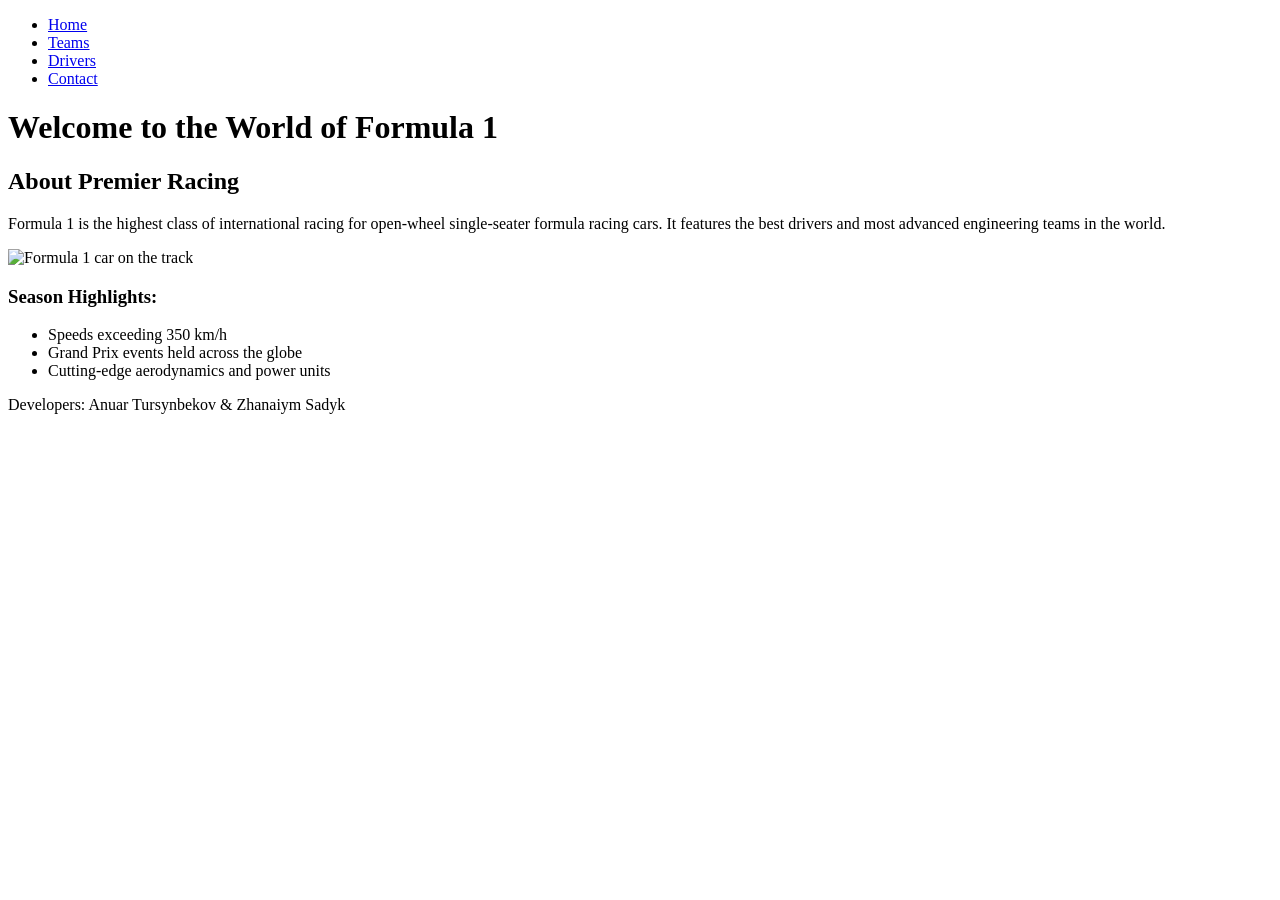
==== index.html @ de3aca84 "Add files via upload" ====
<!DOCTYPE html>
<html lang="en">
<head>
    <meta charset="UTF-8">
    <title>Formula 1 | Home</title>
    <link rel="stylesheet" href="css/style.css">
</head>
<body>

    <nav id="main-nav">
        <ul class="nav-menu">
            <li><a href="index.html">Home</a></li>
            <li><a href="teams.html">Teams</a></li>
            <li><a href="drivers.html">Drivers</a></li>
            <li><a href="contact.html">Contact</a></li>
        </ul>
    </nav>

    <header id="main-header">
        <h1>Welcome to the World of Formula 1</h1>
    </header>

    <main>
        <section>
            <h2>About Premier Racing</h2>
            <p>Formula 1 is the highest class of international racing for open-wheel single-seater formula racing cars. It features the best drivers and most advanced engineering teams in the world.</p>
            
            <div class="content-image">
                <img src="images/car.jpg" alt="Formula 1 car on the track">
            </div>

            <h3>Season Highlights:</h3>
            <ul>
                <li>Speeds exceeding 350 km/h</li>
                <li>Grand Prix events held across the globe</li>
                <li>Cutting-edge aerodynamics and power units</li>
            </ul>
        </section>
    </main>

    <footer>
        <p>Developers: Anuar Tursynbekov & Zhanaiym Sadyk</p>
    </footer>

</body>
</html>
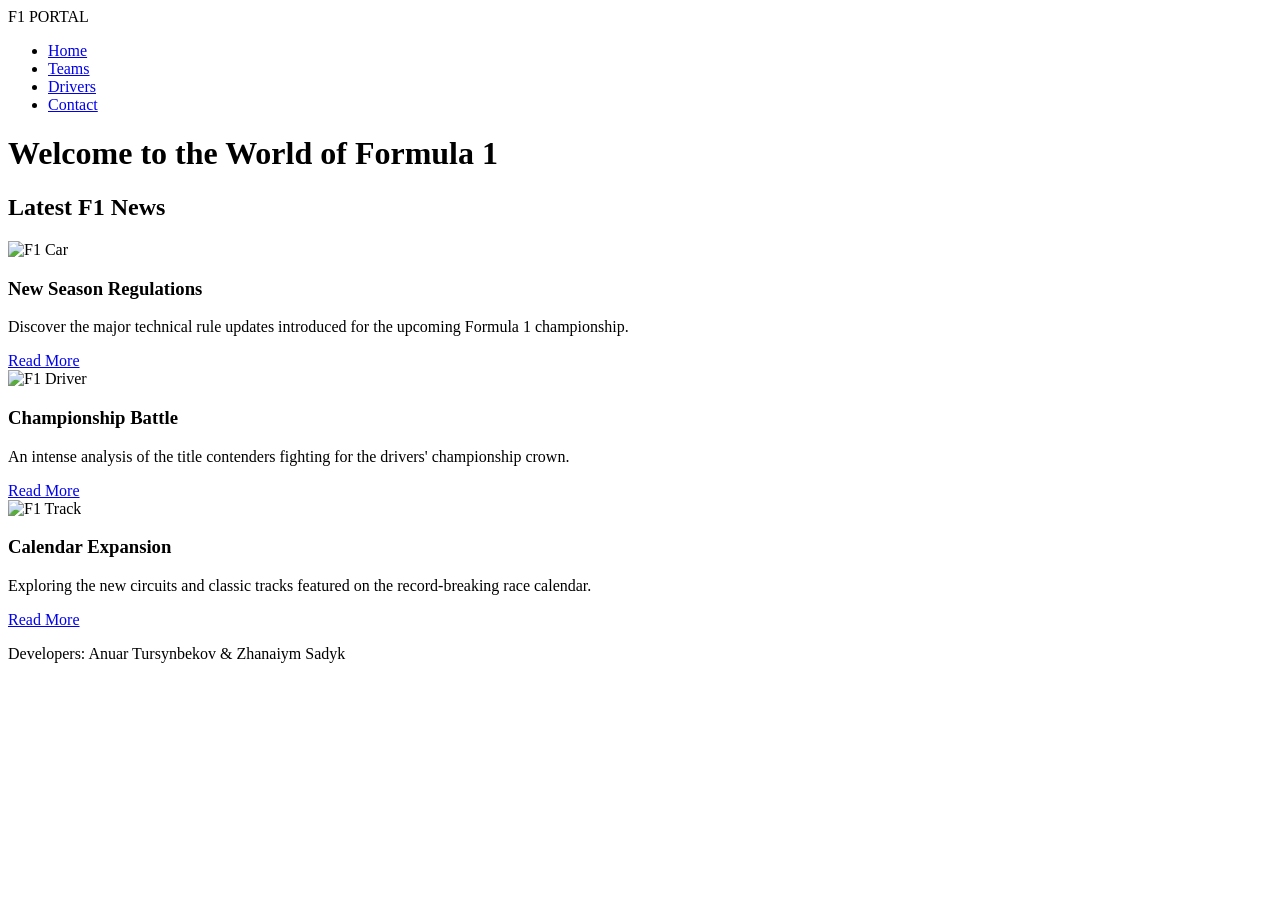
==== commit e736411b: "index.html" ====
--- a/index.html
+++ b/index.html
@@ -8,6 +8,7 @@
 <body>
 
     <nav id="main-nav">
+        <div class="logo">F1 PORTAL</div>
         <ul class="nav-menu">
             <li><a href="index.html">Home</a></li>
             <li><a href="teams.html">Teams</a></li>
@@ -21,21 +22,40 @@
     </header>
 
     <main>
-        <section>
-            <h2>About Premier Racing</h2>
-            <p>Formula 1 is the highest class of international racing for open-wheel single-seater formula racing cars. It features the best drivers and most advanced engineering teams in the world.</p>
-            
-            <div class="content-image">
-                <img src="images/car.jpg" alt="Formula 1 car on the track">
+        
+        <section class="cards-section">
+    <h2>Latest F1 News</h2>
+    <div class="cards-container">
+        
+        <div class="card">
+            <img src="images/car.jpg" alt="F1 Car">
+            <div class="card-content">
+                <h3>New Season Regulations</h3>
+                <p>Discover the major technical rule updates introduced for the upcoming Formula 1 championship.</p>
+                <a href="#" class="card-btn">Read More</a>
             </div>
+        </div>
 
-            <h3>Season Highlights:</h3>
-            <ul>
-                <li>Speeds exceeding 350 km/h</li>
-                <li>Grand Prix events held across the globe</li>
-                <li>Cutting-edge aerodynamics and power units</li>
-            </ul>
-        </section>
+        <div class="card">
+            <img src="images/chpbattle.jpg" alt="F1 Driver">
+            <div class="card-content">
+                <h3>Championship Battle</h3>
+                <p>An intense analysis of the title contenders fighting for the drivers' championship crown.</p>
+                <a href="#" class="card-btn">Read More</a>
+            </div>
+        </div>
+
+        <div class="card">
+            <img src="images/calendar.jpg" alt="F1 Track">
+            <div class="card-content">
+                <h3>Calendar Expansion</h3>
+                <p>Exploring the new circuits and classic tracks featured on the record-breaking race calendar.</p>
+                <a href="#" class="card-btn">Read More</a>
+            </div>
+        </div>
+
+    </div>
+</section>
     </main>
 
     <footer>
@@ -43,4 +63,4 @@
     </footer>
 
 </body>
-</html>+</html>
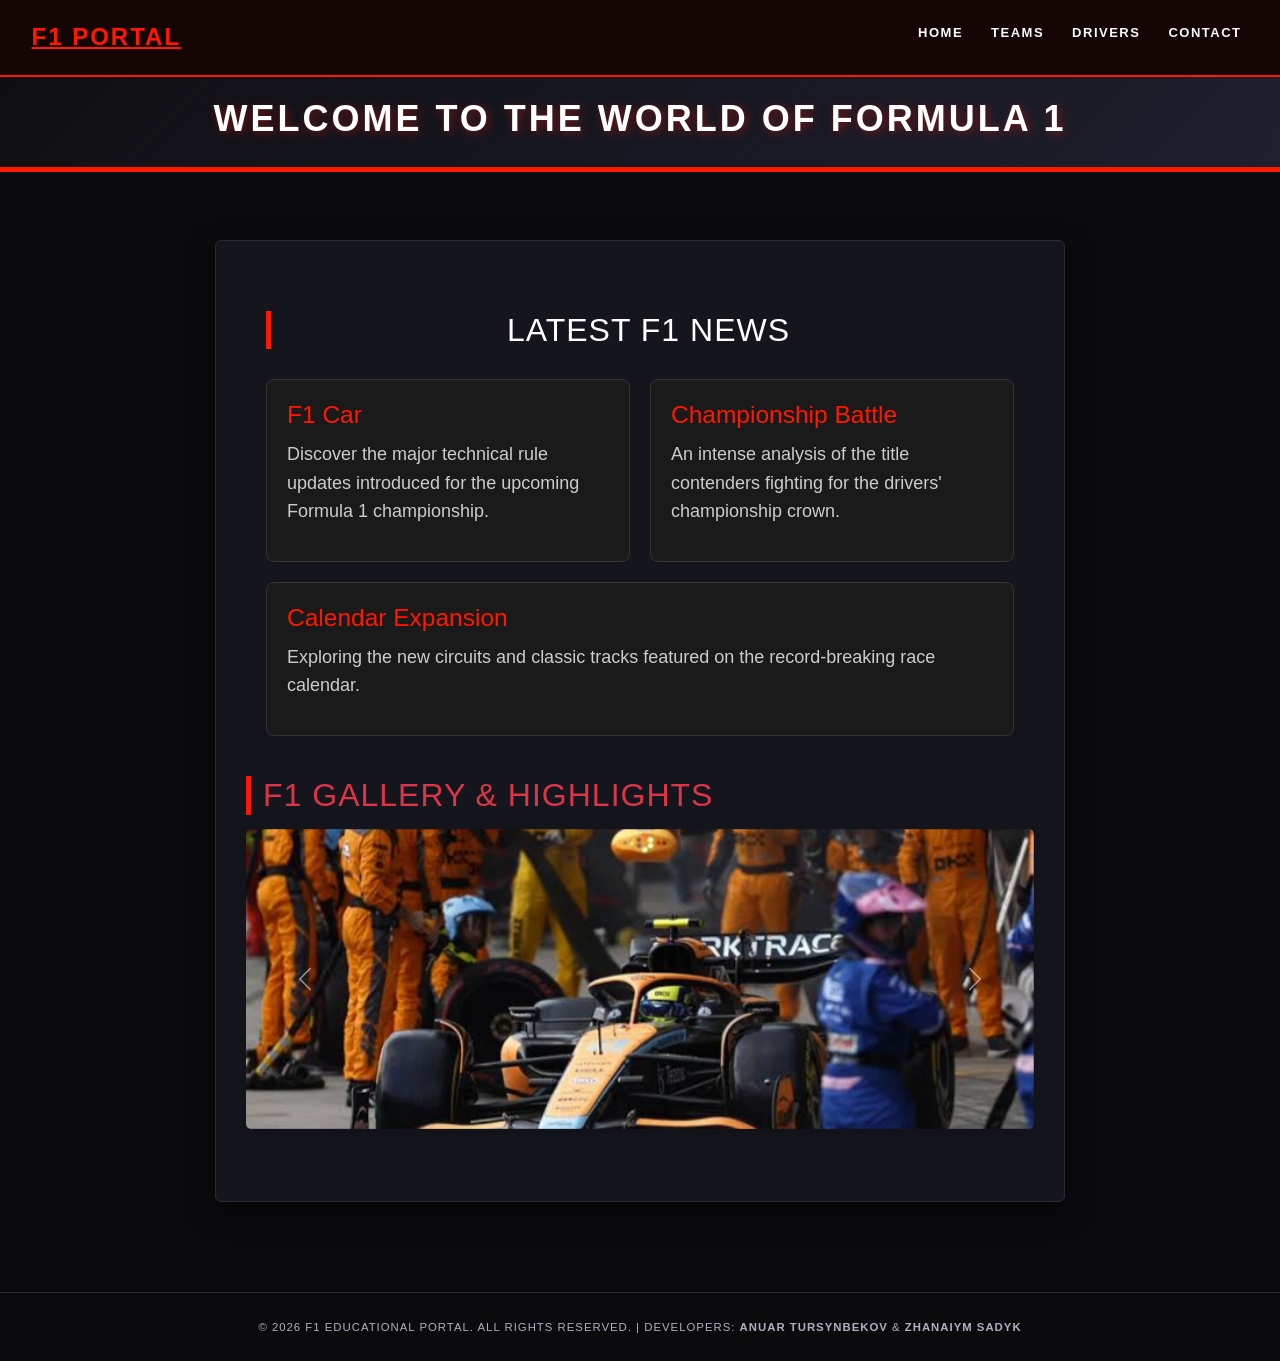
==== commit 14987015: "index.html Updated layout and added Bootstrap for styling." ====
--- a/index.html
+++ b/index.html
@@ -3,64 +3,88 @@
 <head>
     <meta charset="UTF-8">
     <title>Formula 1 | Home</title>
+    <link href="https://cdn.jsdelivr.net/npm/bootstrap@5.3.3/dist/css/bootstrap.min.css" rel="stylesheet" integrity="sha384-QWTKZyjpPEjISv5WaRU9OFeRpok6YctnYmDr5pNlyT2bRjXh0JMhjY6hW+ALEwIH" crossorigin="anonymous">
     <link rel="stylesheet" href="css/style.css">
 </head>
 <body>
-
-    <nav id="main-nav">
-        <div class="logo">F1 PORTAL</div>
-        <ul class="nav-menu">
-            <li><a href="index.html">Home</a></li>
-            <li><a href="teams.html">Teams</a></li>
-            <li><a href="drivers.html">Drivers</a></li>
-            <li><a href="contact.html">Contact</a></li>
-        </ul>
-    </nav>
-
+    <header>
+        <nav id="main-nav" class="navbar navbar-expand-lg navbar-dark px-4">
+            <div class="container-fluid">
+                <a class="logo" href="index.html">F1 PORTAL</a>
+                
+                <button class="navbar-toggler" type="button" data-bs-toggle="collapse" data-bs-target="#navbarNav" aria-controls="navbarNav" aria-expanded="false" aria-label="Toggle navigation">
+                    <span class="navbar-toggler-icon"></span>
+                </button>
+                
+                <div class="collapse navbar-collapse" id="navbarNav">
+                    <ul class="navbar-nav ms-auto gap-3 nav-menu">
+                        <li class="nav-item"><a class="nav-link active text-white" href="index.html">Home</a></li>
+                        <li class="nav-item"><a class="nav-link text-light" href="teams.html">Teams</a></li>
+                        <li class="nav-item"><a class="nav-link text-light" href="drivers.html">Drivers</a></li>
+                        <li class="nav-item"><a class="nav-link text-light" href="contact.html">Contact</a></li>
+                    </ul>
+                </div>
+            </div>
+        </nav>
+    </header>
+    
     <header id="main-header">
         <h1>Welcome to the World of Formula 1</h1>
     </header>
 
     <main>
-        
         <section class="cards-section">
-    <h2>Latest F1 News</h2>
-    <div class="cards-container">
-        
-        <div class="card">
-            <img src="images/car.jpg" alt="F1 Car">
-            <div class="card-content">
-                <h3>New Season Regulations</h3>
-                <p>Discover the major technical rule updates introduced for the upcoming Formula 1 championship.</p>
-                <a href="#" class="card-btn">Read More</a>
+            <h2>Latest F1 News</h2>
+            <div class="custom-card-group">
+                <div class="custom-card">
+                    <h3>F1 Car</h3>
+                    <p>Discover the major technical rule updates introduced for the upcoming Formula 1 championship.</p>
+                </div>
+                <div class="custom-card">
+                    <h3>Championship Battle</h3>
+                    <p>An intense analysis of the title contenders fighting for the drivers' championship crown.</p>
+                </div>
+                <div class="custom-card">
+                    <h3>Calendar Expansion</h3>
+                    <p>Exploring the new circuits and classic tracks featured on the record-breaking race calendar.</p>
+                </div>
             </div>
-        </div>
-
-        <div class="card">
-            <img src="images/chpbattle.jpg" alt="F1 Driver">
-            <div class="card-content">
-                <h3>Championship Battle</h3>
-                <p>An intense analysis of the title contenders fighting for the drivers' championship crown.</p>
-                <a href="#" class="card-btn">Read More</a>
+        </section>
+        <section class="mb-5">
+            <h2 class="text-danger mb-3">F1 Gallery & Highlights</h2>
+            <div id="f1Carousel" class="carousel slide shadow rounded overflow-hidden" data-bs-ride="carousel">
+                <div class="carousel-inner">
+                    <div class="carousel-item active">
+                        <img src="images/pitstop.jpg" class="d-block w-100" alt="Pitstop action">
+                    </div>
+                    <div class="carousel-item">
+                        <img src="images/team.jpg" class="d-block w-100" alt="Team garage">
+                    </div>
+                    <div class="carousel-item">
+                        <img src="images/teamrace.jpg" class="d-block w-100" alt="Team race">
+                    </div>
+                    <div class="carousel-item">
+                        <img src="images/trophy.jpg" class="d-block w-100" alt="Championship trophy">
+                    </div>
+                </div>
+                <button class="carousel-control-prev" type="button" data-bs-target="#f1Carousel" data-bs-slide="prev">
+                    <span class="carousel-control-prev-icon" aria-hidden="true"></span>
+                    <span class="visually-hidden">Previous</span>
+                </button>
+                <button class="carousel-control-next" type="button" data-bs-target="#f1Carousel" data-bs-slide="next">
+                    <span class="carousel-control-next-icon" aria-hidden="true"></span>
+                    <span class="visually-hidden">Next</span>
+                </button>
             </div>
-        </div>
-
-        <div class="card">
-            <img src="images/calendar.jpg" alt="F1 Track">
-            <div class="card-content">
-                <h3>Calendar Expansion</h3>
-                <p>Exploring the new circuits and classic tracks featured on the record-breaking race calendar.</p>
-                <a href="#" class="card-btn">Read More</a>
-            </div>
-        </div>
-
-    </div>
-</section>
+        </section>
     </main>
 
     <footer>
-        <p>Developers: Anuar Tursynbekov & Zhanaiym Sadyk</p>
+        <div class="container">
+            <p class="mb-0 small">&copy; 2026 F1 Educational Portal. All rights reserved. | Developers: <strong>Anuar Tursynbekov</strong> & <strong>Zhanaiym Sadyk</strong></p>
+        </div>
     </footer>
 
+    <script src="https://cdn.jsdelivr.net/npm/bootstrap@5.3.3/dist/js/bootstrap.bundle.min.js" integrity="sha384-YvpcrYf0tY3lHB60NNkmXc5s9fDVZLESaAA55NDzOxhy9GkcIdslK1eN7N6jIeHz" crossorigin="anonymous"></script>
 </body>
 </html>
--- a/css/style.css
+++ b/css/style.css
@@ -0,0 +1,464 @@
+* {
+    margin: 0;
+    padding: 0;
+    box-sizing: border-box;
+}
+
+html, body {
+    height: 100%;
+    margin: 0;
+    display: flex;
+    flex-direction: column;
+    background-color: #0b0b0e !important;
+    color: #e0e0e0 !important;
+    font-family: 'Segoe UI', Tahoma, Geneva, Verdana, sans-serif;
+    font-size: 14px;
+    line-height: 1.6;
+}
+
+main {
+    flex: 1;
+    max-width: 850px;
+    margin: 40px auto;
+    padding: 30px;
+    background: #15151e;
+    border-radius: 6px;
+    border: 1px solid   #2a2a3d;
+    box-shadow: 0 10px 30px rgba(0, 0, 0, 0.5);
+    width: 100%;
+}
+
+h1 {
+    font-size: 24px;
+    letter-spacing: 3px;
+    text-transform: uppercase;
+    font-weight: 900;
+    color: #ffffff;
+}
+
+h2 {
+    font-size: 20px;
+    color: #ffffff;
+    text-transform: uppercase;
+    letter-spacing: 1px;
+    margin-bottom: 20px;
+    border-left: 5px solid #ff1801;
+    padding-left: 12px;
+}
+
+p, ul, ol {
+    margin-bottom: 15px;
+    color: #b0b0c0;
+}
+
+ul, ol {
+    padding-left: 20px;
+}
+
+ul li, ol li {
+    margin-bottom: 8px;
+}
+
+#main-nav {
+    display: flex;
+    justify-content: space-between;
+    align-items: center;
+    padding: 15px 40px;
+    background-color: #150505 !important;
+    border-bottom: 2px solid #ff1801;
+    position: sticky;
+    top: 0;
+    z-index: 100;
+}
+
+.logo {
+    font-size: 24px;
+    font-weight: 900;
+    color: #ff1801;
+    letter-spacing: 2px;
+}
+
+.nav-menu {
+    display: flex;
+    list-style: none;
+    gap: 25px;
+    margin: 0;
+    padding: 0;
+    justify-content: center;
+}
+
+.nav-menu li {
+    text-align: center;
+}
+
+.nav-menu a {
+    display: block;
+    color: #ffffff;
+    text-decoration: none;
+    font-weight: 600;
+    text-transform: uppercase;
+    font-size: 13px;
+    letter-spacing: 1.5px;
+    padding: 8px 10px;
+    transition: color 0.3s;
+}
+
+.nav-menu a:hover {
+    color: #ff1801;
+}
+
+#main-header {
+    background: linear-gradient(135deg, #0f0f13 0%, #1f1f2e 100%);
+    border-bottom: 5px solid #ff1801;
+    color: white;
+    text-align: center;
+    padding: 20px 0 !important;
+    margin-bottom: 2rem;
+}
+
+#main-header h1 {
+    font-size: 36px;
+    color: #ffffff;
+    text-shadow: 2px 2px 10px rgba(255, 24, 1, 0.4);
+}
+
+.cards-section {
+    padding: 40px 20px;
+}
+
+.cards-section h2 {
+    text-align: center;
+    margin-bottom: 30px;
+    color: #ffffff;
+}
+
+.cards-container {
+    display: flex;
+    gap: 25px;
+    justify-content: center;
+}
+
+.card {
+    background-color: #1a1a1a !important;
+    border: 1px solid #333 !important;
+    border-radius: 8px;
+    overflow: hidden;
+    flex: 1;
+    display: flex;
+    flex-direction: column;
+    justify-content: space-between;
+    transition: transform 0.3s ease, box-shadow 0.3s ease;
+}
+
+.card img {
+    width: 100%;
+    height: 180px;
+    object-fit: cover;
+}
+
+.card-content {
+    padding: 20px;
+    display: flex;
+    flex-direction: column;
+    flex-grow: 1;
+    justify-content: space-between;
+}
+
+.card h3 {
+    margin-bottom: 10px;
+    color: #ff1801;
+    text-transform: uppercase;
+    font-size: 16px;
+}
+
+.card p {
+    color: #b0b0b0;
+    font-size: 14px;
+    margin-bottom: 20px;
+}
+
+.card-btn {
+    display: inline-block;
+    padding: 10px 15px;
+    background-color: #ff1801;
+    color: #fff;
+    text-align: center;
+    text-decoration: none;
+    border-radius: 4px;
+    font-weight: bold;
+    transition: background 0.2s;
+}
+
+.card-btn:hover {
+    background-color: #d01300;
+}
+
+.card:hover {
+    transform: translateY(-8px);
+    box-shadow: 0 10px 20px rgba(255, 24, 1, 0.2);
+}
+
+.grid-page-container {
+    display: grid;
+    grid-template-columns: 250px 1fr;
+    gap: 30px;
+    padding: 30px 40px;
+    align-items: start;
+}
+
+.sidebar {
+    background-color: #1a1a1a;
+    border: 1px solid #333;
+    border-radius: 8px;
+    padding: 20px;
+}
+
+.sidebar h3 {
+    color: #ff1801;
+    margin-bottom: 15px;
+    font-size: 18px;
+}
+
+.sidebar ul {
+    list-style: none;
+    padding: 0;
+}
+
+.sidebar ul li {
+    margin-bottom: 10px;
+}
+
+.sidebar ul li a {
+    color: #b0b0b0;
+    text-decoration: none;
+    transition: color 0.2s;
+}
+
+.sidebar ul li a:hover {
+    color: #ffffff;
+}
+
+.main-content {
+    background-color: #1a1a1a;
+    border: 1px solid #333;
+    border-radius: 8px;
+    padding: 20px;
+}
+
+.f1-table {
+    width: 100%;
+    border-collapse: collapse;
+    margin-top: 15px;
+    background-color: #0f0f13;
+    border-radius: 4px;
+    overflow: hidden;
+}
+
+.f1-table th, .f1-table td {
+    padding: 14px 15px;
+    text-align: left;
+    border-bottom: 1px solid #2a2a3d;
+}
+
+.f1-table th {
+    background-color: #ff1801;
+    color: #ffffff;
+    text-transform: uppercase;
+    font-size: 13px;
+    letter-spacing: 1px;
+}
+
+.f1-table td {
+    color: #e0e0e0;
+}
+
+.f1-table tr:hover {
+    background-color: #1f1f2e;
+}
+
+form label, .form-label {
+    display: block;
+    margin-bottom: 8px;
+    font-weight: bold;
+    color: #ffffff !important;
+    text-transform: uppercase;
+    font-size: 12px;
+    letter-spacing: 1px;
+}
+
+form input, form select, form textarea {
+    width: 100%;
+    padding: 12px;
+    margin-bottom: 20px;
+    background-color: #0b0b0e;
+    border: 1px solid #2a2a3d;
+    border-radius: 4px;
+    color: #ffffff;
+    font-size: 14px;
+}
+
+form input:focus, form select:focus, form textarea:focus {
+    outline: none;
+    border-color: #ff1801;
+    box-shadow: 0 0 8px rgba(255, 24, 1, 0.3);
+}
+
+form button[type="submit"] {
+    background-color: #ff1801;
+    color: white;
+    padding: 14px 25px;
+    border: none;
+    border-radius: 4px;
+    cursor: pointer;
+    font-weight: 900;
+    text-transform: uppercase;
+    letter-spacing: 2px;
+    width: 100%;
+    transition: background 0.3s, transform 0.1s;
+}
+
+form button[type="submit"]:hover {
+    background-color: #d01300;
+}
+
+form button[type="submit"]:active {
+    transform: scale(0.98);
+}
+
+.gallery-section {
+    padding: 40px 20px;
+}
+
+.gallery-section h2 {
+    text-align: center;
+    margin-bottom: 25px;
+    color: #ffffff;
+}
+
+.gallery-container {
+    display: grid;
+    grid-template-columns: repeat(3, 1fr);
+    gap: 20px;
+}
+
+.gallery-item {
+    position: relative;
+    overflow: hidden;
+    border-radius: 8px;
+    height: 220px;
+    background-color: #1a1a1a;
+}
+
+.gallery-item img {
+    width: 100%;
+    height: 100%;
+    object-fit: cover;
+    transition: transform 0.4s ease;
+}
+
+.gallery-item:hover img {
+    transform: scale(1.1);
+}
+
+.gallery-item .caption {
+    position: absolute;
+    bottom: 0;
+    left: 0;
+    right: 0;
+    background: rgba(255, 24, 1, 0.85);
+    color: #ffffff;
+    padding: 10px;
+    text-align: center;
+    font-weight: bold;
+    font-size: 14px;
+    transform: translateY(100%);
+    transition: transform 0.3s ease;
+}
+
+.gallery-item:hover .caption {
+    transform: translateY(0);
+}
+
+.carousel-item img {
+    max-height: 300px !important;
+    object-fit: cover;
+}
+
+.custom-card-group {
+    display: flex;
+    flex-direction: column;
+    gap: 20px;
+    margin-top: 20px;
+}
+
+.custom-card {
+    background: #1a1a1a;
+    border: 1px solid #333;
+    padding: 20px;
+    border-radius: 8px;
+    flex: 1;
+    color: #ffffff;
+}
+
+.custom-card h3 {
+    color: #ff1801;
+    margin-bottom: 10px;
+}
+
+.custom-card p {
+    color: #cccccc;
+}
+
+footer {
+    text-align: center;
+    padding: 25px;
+    background-color: #0b0b0e !important;
+    border-top: 1px solid #2a2a3d;
+    color: #707085;
+    font-size: 13px;
+    margin-top: 50px;
+    text-transform: uppercase;
+    letter-spacing: 1px;
+}
+
+@media (min-width: 768px) {
+    body {
+        font-size: 16px;
+    }
+    
+    h1 {
+        font-size: 32px;
+    }
+
+    h2 {
+        font-size: 26px;
+    }
+
+    .custom-card-group {
+        flex-direction: row;
+        flex-wrap: wrap;
+    }
+    
+    .custom-card {
+        flex: 1 1 calc(50% - 20px);
+        min-width: 280px;
+    }
+}
+
+@media (min-width: 992px) {
+    body {
+        font-size: 18px;
+    }
+    
+    h1 {
+        font-size: 40px;
+    }
+
+    h2 {
+        font-size: 32px;
+    }
+
+    .custom-card {
+        flex: 1 1 calc(33.333% - 20px);
+    }
+}
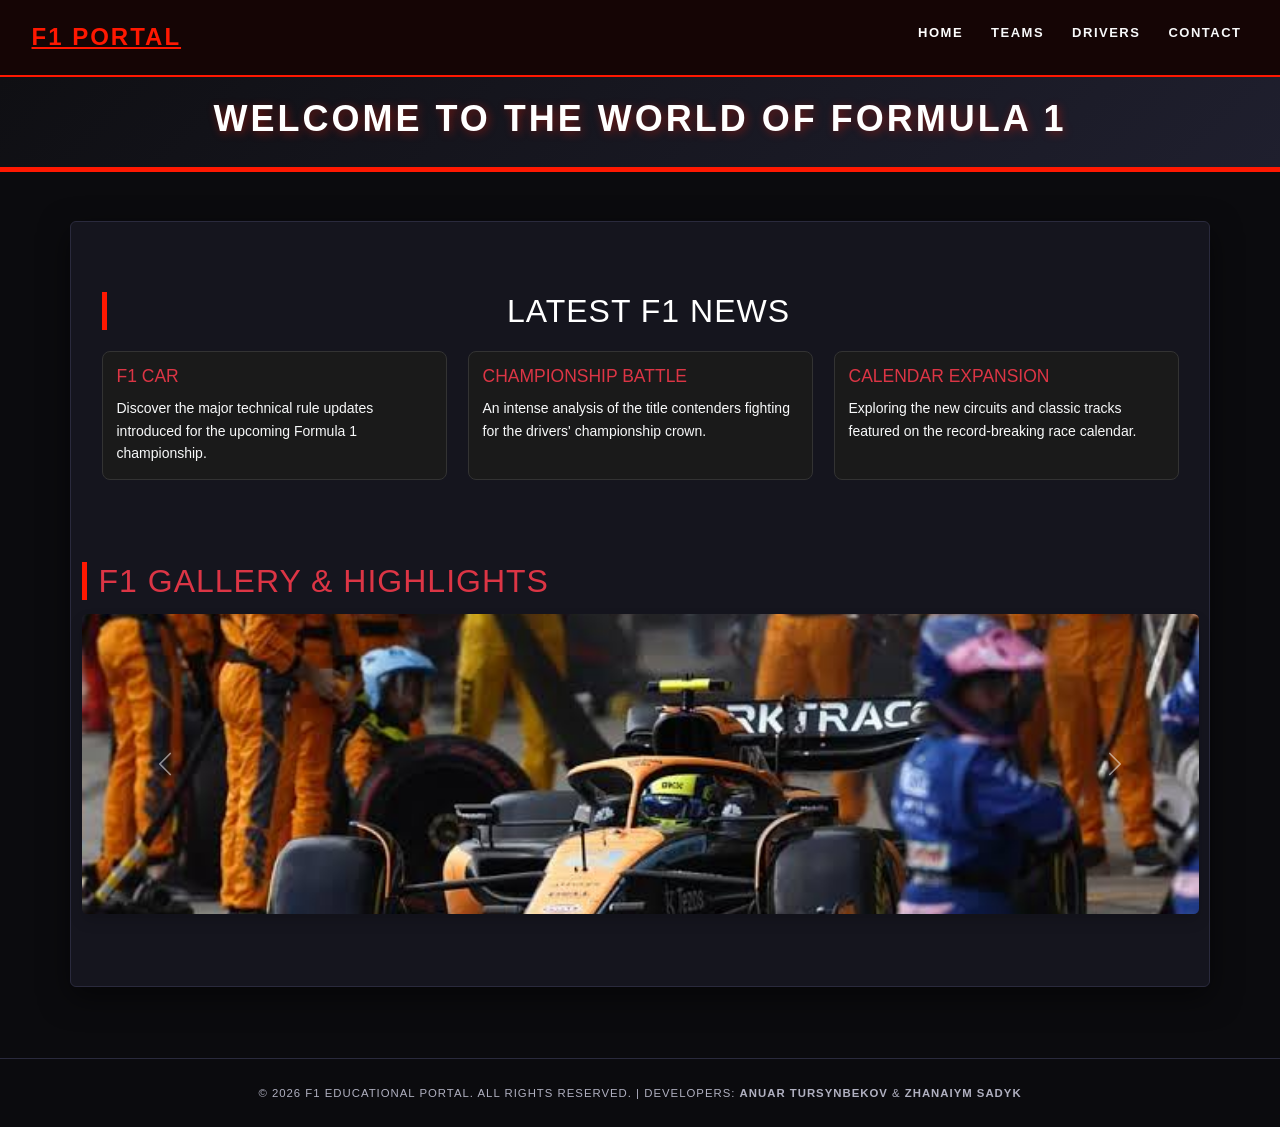
==== commit f3bf42ac: "Update index.html" ====
--- a/index.html
+++ b/index.html
@@ -11,11 +11,9 @@
         <nav id="main-nav" class="navbar navbar-expand-lg navbar-dark px-4">
             <div class="container-fluid">
                 <a class="logo" href="index.html">F1 PORTAL</a>
-                
                 <button class="navbar-toggler" type="button" data-bs-toggle="collapse" data-bs-target="#navbarNav" aria-controls="navbarNav" aria-expanded="false" aria-label="Toggle navigation">
                     <span class="navbar-toggler-icon"></span>
                 </button>
-                
                 <div class="collapse navbar-collapse" id="navbarNav">
                     <ul class="navbar-nav ms-auto gap-3 nav-menu">
                         <li class="nav-item"><a class="nav-link active text-white" href="index.html">Home</a></li>
@@ -32,24 +30,37 @@
         <h1>Welcome to the World of Formula 1</h1>
     </header>
 
-    <main>
-        <section class="cards-section">
-            <h2>Latest F1 News</h2>
-            <div class="custom-card-group">
-                <div class="custom-card">
-                    <h3>F1 Car</h3>
-                    <p>Discover the major technical rule updates introduced for the upcoming Formula 1 championship.</p>
+    <main class="container my-4">
+        <section class="cards-section mb-5">
+            <h2 class="text-center mb-4 text-white">Latest F1 News</h2>
+            <div class="row g-4">
+                <div class="col-md-4">
+                    <div class="card h-100 bg-dark text-light border-secondary">
+                        <div class="card-body">
+                            <h3 class="card-title text-danger fs-5">F1 Car</h3>
+                            <p class="card-text text-light">Discover the major technical rule updates introduced for the upcoming Formula 1 championship.</p>
+                        </div>
+                    </div>
                 </div>
-                <div class="custom-card">
-                    <h3>Championship Battle</h3>
-                    <p>An intense analysis of the title contenders fighting for the drivers' championship crown.</p>
+                <div class="col-md-4">
+                    <div class="card h-100 bg-dark text-light border-secondary">
+                        <div class="card-body">
+                            <h3 class="card-title text-danger fs-5">Championship Battle</h3>
+                            <p class="card-text text-light">An intense analysis of the title contenders fighting for the drivers' championship crown.</p>
+                        </div>
+                    </div>
                 </div>
-                <div class="custom-card">
-                    <h3>Calendar Expansion</h3>
-                    <p>Exploring the new circuits and classic tracks featured on the record-breaking race calendar.</p>
+                <div class="col-md-4">
+                    <div class="card h-100 bg-dark text-light border-secondary">
+                        <div class="card-body">
+                            <h3 class="card-title text-danger fs-5">Calendar Expansion</h3>
+                            <p class="card-text text-light">Exploring the new circuits and classic tracks featured on the record-breaking race calendar.</p>
+                        </div>
+                    </div>
                 </div>
             </div>
         </section>
+
         <section class="mb-5">
             <h2 class="text-danger mb-3">F1 Gallery & Highlights</h2>
             <div id="f1Carousel" class="carousel slide shadow rounded overflow-hidden" data-bs-ride="carousel">
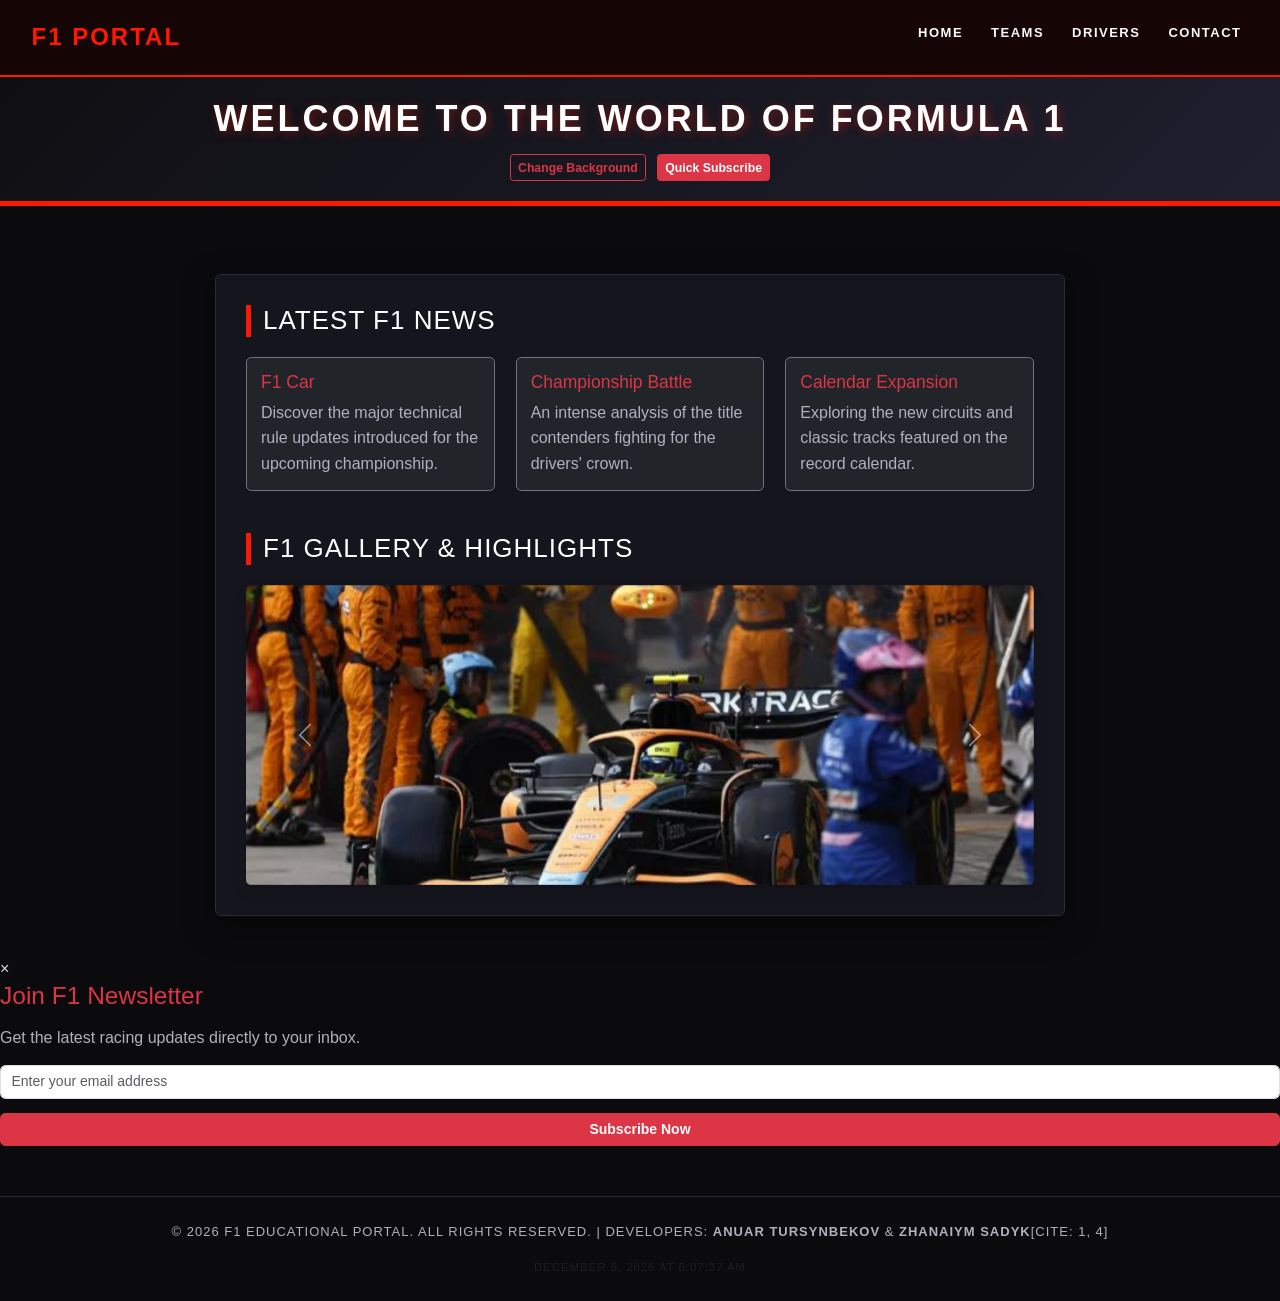
==== commit b432bef8: "Update index.html" ====
--- a/index.html
+++ b/index.html
@@ -7,95 +7,100 @@
     <link rel="stylesheet" href="css/style.css">
 </head>
 <body>
-    <header>
-        <nav id="main-nav" class="navbar navbar-expand-lg navbar-dark px-4">
-            <div class="container-fluid">
-                <a class="logo" href="index.html">F1 PORTAL</a>
-                <button class="navbar-toggler" type="button" data-bs-toggle="collapse" data-bs-target="#navbarNav" aria-controls="navbarNav" aria-expanded="false" aria-label="Toggle navigation">
-                    <span class="navbar-toggler-icon"></span>
-                </button>
-                <div class="collapse navbar-collapse" id="navbarNav">
-                    <ul class="navbar-nav ms-auto gap-3 nav-menu">
-                        <li class="nav-item"><a class="nav-link active text-white" href="index.html">Home</a></li>
-                        <li class="nav-item"><a class="nav-link text-light" href="teams.html">Teams</a></li>
-                        <li class="nav-item"><a class="nav-link text-light" href="drivers.html">Drivers</a></li>
-                        <li class="nav-item"><a class="nav-link text-light" href="contact.html">Contact</a></li>
-                    </ul>
+<header>
+    <nav id="main-nav" class="navbar navbar-expand-lg navbar-dark px-4">
+        <div class="container-fluid">
+            <a class="logo" href="index.html">F1 PORTAL</a>
+            <button class="navbar-toggler" type="button" data-bs-toggle="collapse" data-bs-target="#navbarNav" aria-controls="navbarNav" aria-expanded="false" aria-label="Toggle navigation">
+                <span class="navbar-toggler-icon"></span>
+            </button>
+            <div class="collapse navbar-collapse" id="navbarNav">
+                <ul class="navbar-nav ms-auto gap-3 nav-menu">
+                    <li class="nav-item"><a class="nav-link active text-white" href="index.html">Home</a></li>
+                    <li class="nav-item"><a class="nav-link text-light" href="teams.html">Teams</a></li>
+                    <li class="nav-item"><a class="nav-link text-light" href="drivers.html">Drivers</a></li>
+                    <li class="nav-item"><a class="nav-link text-light" href="contact.html">Contact</a></li>
+                </ul>
+            </div>
+        </div>
+    </nav>
+</header>
+
+<header id="main-header">
+    <h1>Welcome to the World of Formula 1</h1>
+    <div class="mt-3">
+        <button id="color-change-btn" class="btn btn-outline-danger btn-sm fw-bold">Change Background</button>
+        <button id="open-popup-btn" class="btn btn-danger btn-sm fw-bold ms-2">Quick Subscribe</button>
+    </div>
+</header>
+
+<main>
+    <section class="cards-section mb-5">
+        <h2>Latest F1 News</h2>
+        <div class="row g-4">
+            <div class="col-md-4">
+                <div class="card h-100 bg-dark text-light border-secondary p-3">
+                    <h3 class="card-title text-danger fs-5">F1 Car</h3>
+                    <p class="card-text">Discover the major technical rule updates introduced for the upcoming championship.</p>
                 </div>
             </div>
-        </nav>
-    </header>
-    
-    <header id="main-header">
-        <h1>Welcome to the World of Formula 1</h1>
-    </header>
-
-    <main class="container my-4">
-        <section class="cards-section mb-5">
-            <h2 class="text-center mb-4 text-white">Latest F1 News</h2>
-            <div class="row g-4">
-                <div class="col-md-4">
-                    <div class="card h-100 bg-dark text-light border-secondary">
-                        <div class="card-body">
-                            <h3 class="card-title text-danger fs-5">F1 Car</h3>
-                            <p class="card-text text-light">Discover the major technical rule updates introduced for the upcoming Formula 1 championship.</p>
-                        </div>
-                    </div>
-                </div>
-                <div class="col-md-4">
-                    <div class="card h-100 bg-dark text-light border-secondary">
-                        <div class="card-body">
-                            <h3 class="card-title text-danger fs-5">Championship Battle</h3>
-                            <p class="card-text text-light">An intense analysis of the title contenders fighting for the drivers' championship crown.</p>
-                        </div>
-                    </div>
-                </div>
-                <div class="col-md-4">
-                    <div class="card h-100 bg-dark text-light border-secondary">
-                        <div class="card-body">
-                            <h3 class="card-title text-danger fs-5">Calendar Expansion</h3>
-                            <p class="card-text text-light">Exploring the new circuits and classic tracks featured on the record-breaking race calendar.</p>
-                        </div>
-                    </div>
+            <div class="col-md-4">
+                <div class="card h-100 bg-dark text-light border-secondary p-3">
+                    <h3 class="card-title text-danger fs-5">Championship Battle</h3>
+                    <p class="card-text">An intense analysis of the title contenders fighting for the drivers' crown.</p>
                 </div>
             </div>
-        </section>
+            <div class="col-md-4">
+                <div class="card h-100 bg-dark text-light border-secondary p-3">
+                    <h3 class="card-title text-danger fs-5">Calendar Expansion</h3>
+                    <p class="card-text">Exploring the new circuits and classic tracks featured on the record calendar.</p>
+                </div>
+            </div>
+        </div>
+    </section>
 
-        <section class="mb-5">
-            <h2 class="text-danger mb-3">F1 Gallery & Highlights</h2>
-            <div id="f1Carousel" class="carousel slide shadow rounded overflow-hidden" data-bs-ride="carousel">
-                <div class="carousel-inner">
-                    <div class="carousel-item active">
-                        <img src="images/pitstop.jpg" class="d-block w-100" alt="Pitstop action">
-                    </div>
-                    <div class="carousel-item">
-                        <img src="images/team.jpg" class="d-block w-100" alt="Team garage">
-                    </div>
-                    <div class="carousel-item">
-                        <img src="images/teamrace.jpg" class="d-block w-100" alt="Team race">
-                    </div>
-                    <div class="carousel-item">
-                        <img src="images/trophy.jpg" class="d-block w-100" alt="Championship trophy">
-                    </div>
+    <section>
+        <h2>F1 Gallery & Highlights</h2>
+        <div id="f1Carousel" class="carousel slide shadow rounded overflow-hidden" data-bs-ride="carousel">
+            <div class="carousel-inner">
+                <div class="carousel-item active">
+                    <img src="images/pitstop.jpg" onerror="this.src='https://images.unsplash.com/photo-1568605117036-5fe5e7bab0b7?auto=format&fit=crop&w=1200&q=80'" class="d-block w-100" alt="Pitstop action">
                 </div>
-                <button class="carousel-control-prev" type="button" data-bs-target="#f1Carousel" data-bs-slide="prev">
-                    <span class="carousel-control-prev-icon" aria-hidden="true"></span>
-                    <span class="visually-hidden">Previous</span>
-                </button>
-                <button class="carousel-control-next" type="button" data-bs-target="#f1Carousel" data-bs-slide="next">
-                    <span class="carousel-control-next-icon" aria-hidden="true"></span>
-                    <span class="visually-hidden">Next</span>
-                </button>
+                <div class="carousel-item">
+                    <img src="images/monaco.jpg" onerror="this.src='https://images.unsplash.com/photo-1511919884226-fd3cad34687c?auto=format&fit=crop&w=1200&q=80'" class="d-block w-100" alt="Monaco GP">
+                </div>
+                <div class="carousel-item">
+                    <img src="images/trophy.jpg" onerror="this.src='https://images.unsplash.com/photo-1533107862482-0e6974b06ec4?auto=format&fit=crop&w=1200&q=80'" class="d-block w-100" alt="Championship trophy">
+                </div>
             </div>
-        </section>
-    </main>
+            <button class="carousel-control-prev" type="button" data-bs-target="#f1Carousel" data-bs-slide="prev">
+                <span class="carousel-control-prev-icon" aria-hidden="true"></span>
+                <span class="visually-hidden">Previous</span>
+            </button>
+            <button class="carousel-control-next" type="button" data-bs-target="#f1Carousel" data-bs-slide="next">
+                <span class="carousel-control-next-icon" aria-hidden="true"></span>
+                <span class="visually-hidden">Next</span>
+            </button>
+        </div>
+    </section>
+</main>
 
-    <footer>
-        <div class="container">
-            <p class="mb-0 small">&copy; 2026 F1 Educational Portal. All rights reserved. | Developers: <strong>Anuar Tursynbekov</strong> & <strong>Zhanaiym Sadyk</strong></p>
-        </div>
-    </footer>
+<div id="popup-modal" class="popup-overlay">
+    <div class="popup-content">
+        <span id="close-popup-btn" class="close-btn">&times;</span>
+        <h3 class="text-danger mb-3">Join F1 Newsletter</h3>
+        <p>Get the latest racing updates directly to your inbox.</p>
+        <input type="email" placeholder="Enter your email address" class="form-control mb-3">
+        <button class="btn btn-danger w-100 fw-bold">Subscribe Now</button>
+    </div>
+</div>
 
-    <script src="https://cdn.jsdelivr.net/npm/bootstrap@5.3.3/dist/js/bootstrap.bundle.min.js" integrity="sha384-YvpcrYf0tY3lHB60NNkmXc5s9fDVZLESaAA55NDzOxhy9GkcIdslK1eN7N6jIeHz" crossorigin="anonymous"></script>
+<footer>
+    <p>&copy; 2026 F1 Educational Portal. All rights reserved. | Developers: <strong>Anuar Tursynbekov</strong> & <strong>Zhanaiym Sadyk</strong>[cite: 1, 4]</p>
+    <p id="live-clock" class="text-muted small mt-1 mb-0"></p>
+</footer>
+
+<script src="https://cdn.jsdelivr.net/npm/bootstrap@5.3.3/dist/js/bootstrap.bundle.min.js" integrity="sha384-YvpcrYf0tY3lHB60NNkmXc5s9fDVZLESaAA55NDzOxhy9GkcIdslK1eN7N6jIeHz" crossorigin="anonymous"></script>
+<script src="js/script.js"></script>
 </body>
 </html>
--- a/css/style.css
+++ b/css/style.css
@@ -23,7 +23,7 @@
     padding: 30px;
     background: #15151e;
     border-radius: 6px;
-    border: 1px solid   #2a2a3d;
+    border: 1px solid #2a2a3d;
     box-shadow: 0 10px 30px rgba(0, 0, 0, 0.5);
     width: 100%;
 }
@@ -76,6 +76,7 @@
     font-weight: 900;
     color: #ff1801;
     letter-spacing: 2px;
+    text-decoration: none;
 }
 
 .nav-menu {
@@ -122,88 +123,14 @@
     text-shadow: 2px 2px 10px rgba(255, 24, 1, 0.4);
 }
 
-.cards-section {
-    padding: 40px 20px;
-}
-
-.cards-section h2 {
-    text-align: center;
-    margin-bottom: 30px;
-    color: #ffffff;
-}
-
-.cards-container {
-    display: flex;
-    gap: 25px;
-    justify-content: center;
-}
-
-.card {
-    background-color: #1a1a1a !important;
-    border: 1px solid #333 !important;
-    border-radius: 8px;
-    overflow: hidden;
-    flex: 1;
-    display: flex;
-    flex-direction: column;
-    justify-content: space-between;
-    transition: transform 0.3s ease, box-shadow 0.3s ease;
-}
-
-.card img {
-    width: 100%;
-    height: 180px;
-    object-fit: cover;
-}
-
-.card-content {
-    padding: 20px;
-    display: flex;
-    flex-direction: column;
-    flex-grow: 1;
-    justify-content: space-between;
-}
-
-.card h3 {
-    margin-bottom: 10px;
-    color: #ff1801;
-    text-transform: uppercase;
-    font-size: 16px;
-}
-
-.card p {
-    color: #b0b0b0;
-    font-size: 14px;
-    margin-bottom: 20px;
-}
-
-.card-btn {
-    display: inline-block;
-    padding: 10px 15px;
-    background-color: #ff1801;
-    color: #fff;
-    text-align: center;
-    text-decoration: none;
-    border-radius: 4px;
-    font-weight: bold;
-    transition: background 0.2s;
-}
-
-.card-btn:hover {
-    background-color: #d01300;
-}
-
-.card:hover {
-    transform: translateY(-8px);
-    box-shadow: 0 10px 20px rgba(255, 24, 1, 0.2);
-}
-
 .grid-page-container {
     display: grid;
     grid-template-columns: 250px 1fr;
     gap: 30px;
     padding: 30px 40px;
     align-items: start;
+    max-width: 1200px;
+    margin: 0 auto;
 }
 
 .sidebar {
@@ -321,10 +248,6 @@
     background-color: #d01300;
 }
 
-form button[type="submit"]:active {
-    transform: scale(0.98);
-}
-
 .gallery-section {
     padding: 40px 20px;
 }
@@ -384,31 +307,6 @@
     object-fit: cover;
 }
 
-.custom-card-group {
-    display: flex;
-    flex-direction: column;
-    gap: 20px;
-    margin-top: 20px;
-}
-
-.custom-card {
-    background: #1a1a1a;
-    border: 1px solid #333;
-    padding: 20px;
-    border-radius: 8px;
-    flex: 1;
-    color: #ffffff;
-}
-
-.custom-card h3 {
-    color: #ff1801;
-    margin-bottom: 10px;
-}
-
-.custom-card p {
-    color: #cccccc;
-}
-
 footer {
     text-align: center;
     padding: 25px;
@@ -425,40 +323,10 @@
     body {
         font-size: 16px;
     }
-    
     h1 {
         font-size: 32px;
     }
-
     h2 {
         font-size: 26px;
     }
-
-    .custom-card-group {
-        flex-direction: row;
-        flex-wrap: wrap;
-    }
-    
-    .custom-card {
-        flex: 1 1 calc(50% - 20px);
-        min-width: 280px;
-    }
-}
-
-@media (min-width: 992px) {
-    body {
-        font-size: 18px;
-    }
-    
-    h1 {
-        font-size: 40px;
-    }
-
-    h2 {
-        font-size: 32px;
-    }
-
-    .custom-card {
-        flex: 1 1 calc(33.333% - 20px);
-    }
-}
+}
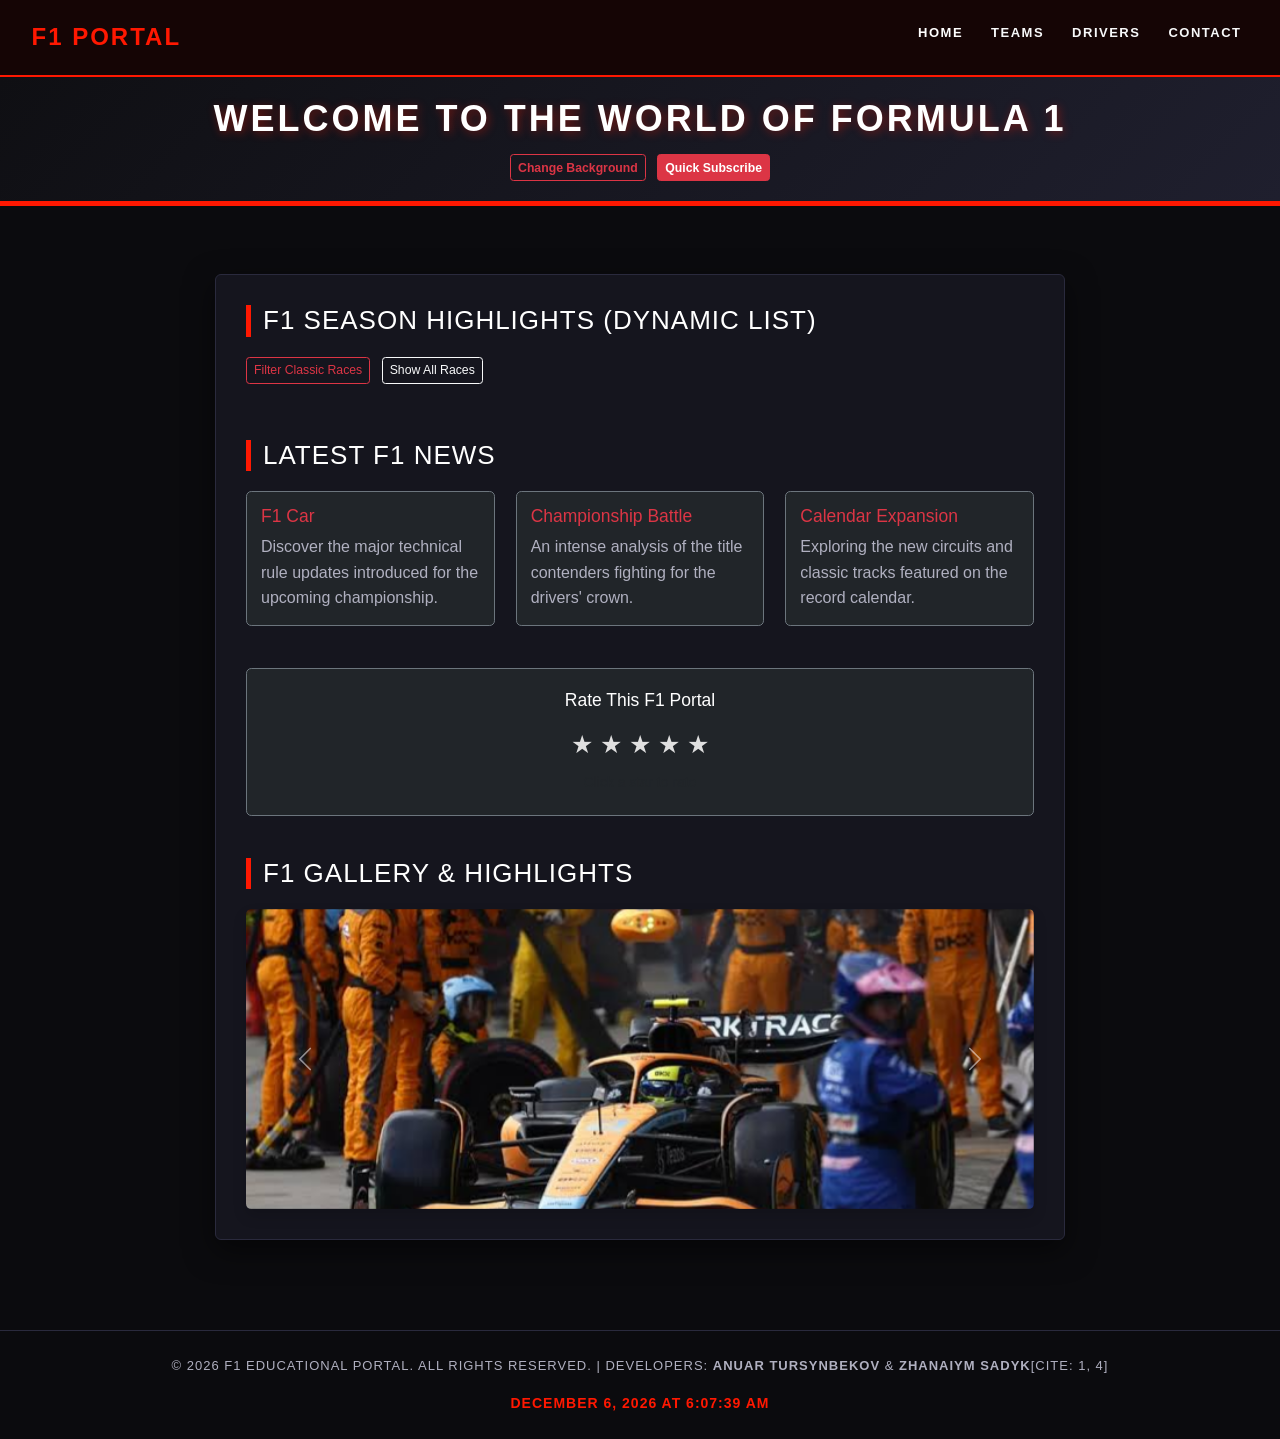
==== commit bc759797: "Update index.html" ====
--- a/index.html
+++ b/index.html
@@ -35,6 +35,17 @@
 </header>
 
 <main>
+    <!-- Dynamic Races List (Task for Home Page) -->
+    <section class="mb-5">
+        <h2>F1 Season Highlights (Dynamic List)</h2>
+        <div class="mb-3">
+            <button id="filter-classic" class="btn btn-outline-danger btn-sm">Filter Classic Races</button>
+            <button id="reset-filter" class="btn btn-outline-light btn-sm ms-2">Show All Races</button>
+        </div>
+        <ul id="dynamic-races-list" class="list-group bg-transparent"></ul>
+    </section>
+
+    <!-- News Section -->
     <section class="cards-section mb-5">
         <h2>Latest F1 News</h2>
         <div class="row g-4">
@@ -59,6 +70,20 @@
         </div>
     </section>
 
+    <!-- Rating Stars Section -->
+    <section class="my-5 p-4 bg-dark rounded border border-secondary text-center">
+        <h3 class="text-white fs-5 mb-3">Rate This F1 Portal</h3>
+        <div id="rating-stars" class="fs-3 mb-2" style="cursor: pointer;">
+            <span class="star" data-value="1">★</span>
+            <span class="star" data-value="2">★</span>
+            <span class="star" data-value="3">★</span>
+            <span class="star" data-value="4">★</span>
+            <span class="star" data-value="5">★</span>
+        </div>
+        <p id="rating-feedback" class="text-muted small mb-0">Click a star to rate</p>
+    </section>
+
+    <!-- Carousel Gallery Section -->
     <section>
         <h2>F1 Gallery & Highlights</h2>
         <div id="f1Carousel" class="carousel slide shadow rounded overflow-hidden" data-bs-ride="carousel">
@@ -85,6 +110,7 @@
     </section>
 </main>
 
+<!-- Popup Modal -->
 <div id="popup-modal" class="popup-overlay">
     <div class="popup-content">
         <span id="close-popup-btn" class="close-btn">&times;</span>
@@ -97,7 +123,7 @@
 
 <footer>
     <p>&copy; 2026 F1 Educational Portal. All rights reserved. | Developers: <strong>Anuar Tursynbekov</strong> & <strong>Zhanaiym Sadyk</strong>[cite: 1, 4]</p>
-    <p id="live-clock" class="text-muted small mt-1 mb-0"></p>
+    <p id="live-clock" class="text-light small mt-1 mb-0 fw-bold"></p>
 </footer>
 
 <script src="https://cdn.jsdelivr.net/npm/bootstrap@5.3.3/dist/js/bootstrap.bundle.min.js" integrity="sha384-YvpcrYf0tY3lHB60NNkmXc5s9fDVZLESaAA55NDzOxhy9GkcIdslK1eN7N6jIeHz" crossorigin="anonymous"></script>
--- a/css/style.css
+++ b/css/style.css
@@ -9,8 +9,8 @@
     margin: 0;
     display: flex;
     flex-direction: column;
-    background-color: #0b0b0e !important;
-    color: #e0e0e0 !important;
+    background-color: #0b0b0e;
+    color: #e0e0e0;
     font-family: 'Segoe UI', Tahoma, Geneva, Verdana, sans-serif;
     font-size: 14px;
     line-height: 1.6;
@@ -307,6 +307,80 @@
     object-fit: cover;
 }
 
+.accordion-header-custom {
+    cursor: pointer;
+    background-color: #15151e;
+    color: #ffffff;
+    padding: 15px 20px;
+    border-radius: 6px;
+    margin-top: 12px;
+    font-weight: bold;
+    border-left: 4px solid #ff1801;
+    border: 1px solid #2a2a3d;
+    transition: background 0.3s ease, border-color 0.3s ease;
+}
+
+.accordion-header-custom:hover {
+    background-color: #1f1f2e;
+    border-color: #ff1801;
+}
+
+.accordion-content-custom {
+    max-height: 0;
+    overflow: hidden;
+    transition: max-height 0.3s ease-out;
+    background-color: #0f0f13;
+    color: #e0e0e0;
+    padding: 0 20px;
+    border-radius: 0 0 6px 6px;
+    border: 1px solid #2a2a3d;
+    border-top: none;
+}
+
+.accordion-content-custom p {
+    margin: 15px 0;
+    color: #d0d0d0;
+}
+
+.popup-overlay {
+    display: none;
+    position: fixed;
+    top: 0;
+    left: 0;
+    width: 100%;
+    height: 100%;
+    background-color: rgba(0, 0, 0, 0.8);
+    z-index: 1050;
+    justify-content: center;
+    align-items: center;
+}
+
+.popup-content {
+    background: #15151e;
+    padding: 30px;
+    border-radius: 8px;
+    width: 90%;
+    max-width: 450px;
+    position: relative;
+    color: white;
+    border: 1px solid #2a2a3d;
+    box-shadow: 0 15px 35px rgba(0, 0, 0, 0.7);
+}
+
+.close-btn {
+    position: absolute;
+    top: 15px;
+    right: 20px;
+    font-size: 26px;
+    cursor: pointer;
+    color: #b0b0c0;
+    transition: color 0.2s;
+}
+
+.close-btn:hover {
+    color: #ff1801;
+}
+
 footer {
     text-align: center;
     padding: 25px;
@@ -330,3 +404,9 @@
         font-size: 26px;
     }
 }
+#live-clock {
+    color: #ff1801 !important;
+    font-weight: bold;
+    font-size: 14px;
+    margin-top: 5px;
+}
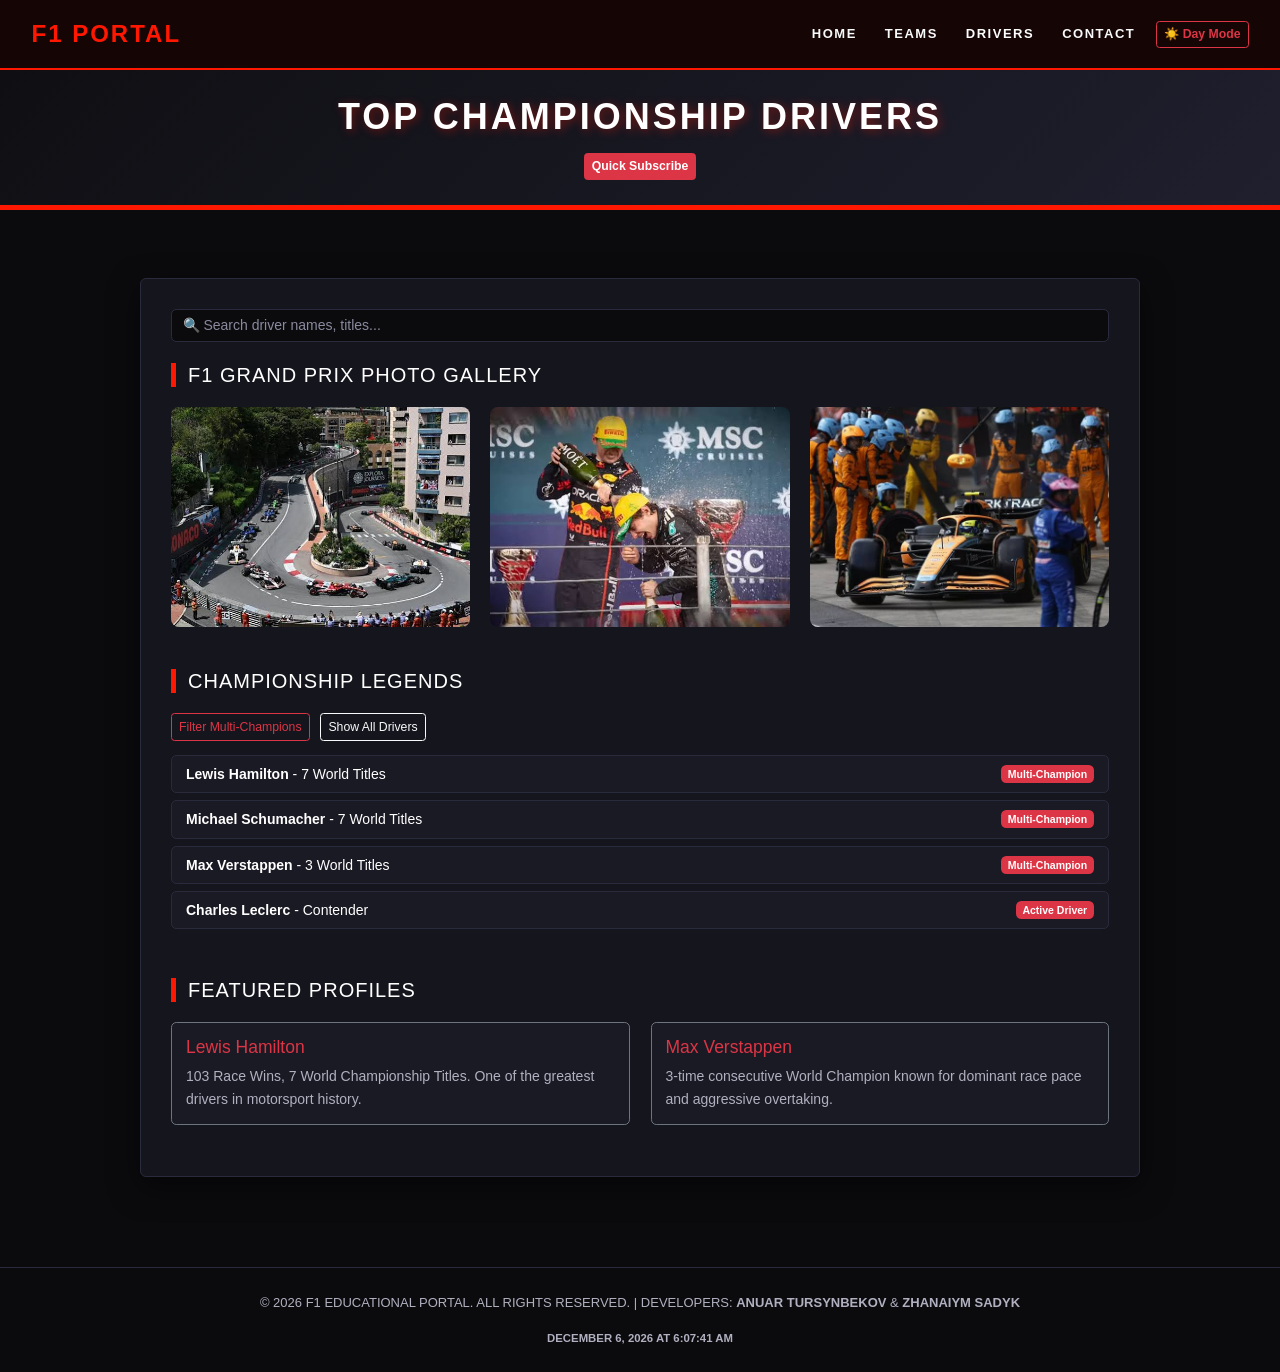
==== commit 02b463df: "Update index.html" ====
--- a/index.html
+++ b/index.html
@@ -2,24 +2,37 @@
 <html lang="en">
 <head>
     <meta charset="UTF-8">
-    <title>Formula 1 | Home</title>
-    <link href="https://cdn.jsdelivr.net/npm/bootstrap@5.3.3/dist/css/bootstrap.min.css" rel="stylesheet" integrity="sha384-QWTKZyjpPEjISv5WaRU9OFeRpok6YctnYmDr5pNlyT2bRjXh0JMhjY6hW+ALEwIH" crossorigin="anonymous">
+    <title>Formula 1 | Drivers</title>
+    <link href="https://cdn.jsdelivr.net/npm/bootstrap@5.3.3/dist/css/bootstrap.min.css" rel="stylesheet">
     <link rel="stylesheet" href="css/style.css">
+
+    <script src="https://code.jquery.com/jquery-3.7.1.min.js"></script>
+    <script src="js/script.js" defer></script>
 </head>
 <body>
+
+<div id="scroll-progress-container">
+    <div id="scroll-progress"></div>
+</div>
+
+<div id="toast-container" class="toast-container position-fixed bottom-0 end-0 p-3" style="z-index: 1100;"></div>
+
 <header>
     <nav id="main-nav" class="navbar navbar-expand-lg navbar-dark px-4">
         <div class="container-fluid">
             <a class="logo" href="index.html">F1 PORTAL</a>
-            <button class="navbar-toggler" type="button" data-bs-toggle="collapse" data-bs-target="#navbarNav" aria-controls="navbarNav" aria-expanded="false" aria-label="Toggle navigation">
+            <button class="navbar-toggler" type="button" data-bs-toggle="collapse" data-bs-target="#navbarNav">
                 <span class="navbar-toggler-icon"></span>
             </button>
             <div class="collapse navbar-collapse" id="navbarNav">
-                <ul class="navbar-nav ms-auto gap-3 nav-menu">
-                    <li class="nav-item"><a class="nav-link active text-white" href="index.html">Home</a></li>
+                <ul class="navbar-nav ms-auto gap-3 nav-menu align-items-center">
+                    <li class="nav-item"><a class="nav-link text-light" href="index.html">Home</a></li>
                     <li class="nav-item"><a class="nav-link text-light" href="teams.html">Teams</a></li>
-                    <li class="nav-item"><a class="nav-link text-light" href="drivers.html">Drivers</a></li>
+                    <li class="nav-item"><a class="nav-link active text-white" href="drivers.html">Drivers</a></li>
                     <li class="nav-item"><a class="nav-link text-light" href="contact.html">Contact</a></li>
+                    <li class="nav-item">
+                        <button id="theme-toggle-btn" class="btn btn-outline-danger btn-sm fw-bold">☀️ Day Mode</button>
+                    </li>
                 </ul>
             </div>
         </div>
@@ -27,90 +40,67 @@
 </header>
 
 <header id="main-header">
-    <h1>Welcome to the World of Formula 1</h1>
+    <h1 class="highlightable">Top Championship Drivers</h1>
     <div class="mt-3">
-        <button id="color-change-btn" class="btn btn-outline-danger btn-sm fw-bold">Change Background</button>
-        <button id="open-popup-btn" class="btn btn-danger btn-sm fw-bold ms-2">Quick Subscribe</button>
+        <button id="open-popup-btn" class="btn btn-danger btn-sm fw-bold">Quick Subscribe</button>
     </div>
 </header>
 
-<main>
-    <!-- Dynamic Races List (Task for Home Page) -->
-    <section class="mb-5">
-        <h2>F1 Season Highlights (Dynamic List)</h2>
-        <div class="mb-3">
-            <button id="filter-classic" class="btn btn-outline-danger btn-sm">Filter Classic Races</button>
-            <button id="reset-filter" class="btn btn-outline-light btn-sm ms-2">Show All Races</button>
+<main style="max-width: 1000px;">
+    <section class="mb-4">
+        <div class="position-relative">
+            <input type="text" id="global-search-input" class="form-control border-secondary" placeholder="🔍 Search driver names, titles...">
+            <ul id="autocomplete-list" class="dropdown-menu w-100 border-secondary"></ul>
         </div>
-        <ul id="dynamic-races-list" class="list-group bg-transparent"></ul>
     </section>
 
-    <!-- News Section -->
-    <section class="cards-section mb-5">
-        <h2>Latest F1 News</h2>
+    <!-- F1 Gallery & Highlights (С вашими фото) -->
+    <section class="gallery-section mb-5">
+        <h2>F1 Grand Prix Photo Gallery</h2>
+        <div class="gallery-container">
+            <div class="gallery-item">
+                <img data-src="images/monaco.jpg" src="images/monaco.jpg" class="lazy-load" alt="Yellow Supercar">
+                <div class="caption">Monaco Street Circuit</div>
+            </div>
+            <div class="gallery-item">
+                <img data-src="images/celebration.jpg" src="images/celebration.jpg" class="lazy-load" alt="Bikestunt Hill">
+                <div class="caption">Podium Victory</div>
+            </div>
+            <div class="gallery-item">
+                <img data-src="images/pitstop.jpg" src="images/pitstop.jpg" class="lazy-load" alt="Nissan GT-R Road">
+                <div class="caption">High Speed Track</div>
+            </div>
+        </div>
+    </section>
+
+    <section class="mb-5">
+        <h2>Championship Legends</h2>
+        <div class="mb-3">
+            <button id="filter-multi" class="btn btn-outline-danger btn-sm">Filter Multi-Champions</button>
+            <button id="reset-drivers-filter" class="btn btn-outline-light btn-sm ms-2">Show All Drivers</button>
+        </div>
+        <ul id="dynamic-drivers-list" class="list-group bg-transparent"></ul>
+    </section>
+
+    <section class="cards-section mb-4">
+        <h2>Featured Profiles</h2>
         <div class="row g-4">
-            <div class="col-md-4">
-                <div class="card h-100 bg-dark text-light border-secondary p-3">
-                    <h3 class="card-title text-danger fs-5">F1 Car</h3>
-                    <p class="card-text">Discover the major technical rule updates introduced for the upcoming championship.</p>
+            <div class="col-md-6 searchable-item">
+                <div class="card h-100 theme-card border-secondary p-3">
+                    <h3 class="card-title text-danger fs-5 highlightable">Lewis Hamilton</h3>
+                    <p class="card-text highlightable">103 Race Wins, 7 World Championship Titles. One of the greatest drivers in motorsport history.</p>
                 </div>
             </div>
-            <div class="col-md-4">
-                <div class="card h-100 bg-dark text-light border-secondary p-3">
-                    <h3 class="card-title text-danger fs-5">Championship Battle</h3>
-                    <p class="card-text">An intense analysis of the title contenders fighting for the drivers' crown.</p>
-                </div>
-            </div>
-            <div class="col-md-4">
-                <div class="card h-100 bg-dark text-light border-secondary p-3">
-                    <h3 class="card-title text-danger fs-5">Calendar Expansion</h3>
-                    <p class="card-text">Exploring the new circuits and classic tracks featured on the record calendar.</p>
+            <div class="col-md-6 searchable-item">
+                <div class="card h-100 theme-card border-secondary p-3">
+                    <h3 class="card-title text-danger fs-5 highlightable">Max Verstappen</h3>
+                    <p class="card-text highlightable">3-time consecutive World Champion known for dominant race pace and aggressive overtaking.</p>
                 </div>
             </div>
         </div>
     </section>
-
-    <!-- Rating Stars Section -->
-    <section class="my-5 p-4 bg-dark rounded border border-secondary text-center">
-        <h3 class="text-white fs-5 mb-3">Rate This F1 Portal</h3>
-        <div id="rating-stars" class="fs-3 mb-2" style="cursor: pointer;">
-            <span class="star" data-value="1">★</span>
-            <span class="star" data-value="2">★</span>
-            <span class="star" data-value="3">★</span>
-            <span class="star" data-value="4">★</span>
-            <span class="star" data-value="5">★</span>
-        </div>
-        <p id="rating-feedback" class="text-muted small mb-0">Click a star to rate</p>
-    </section>
-
-    <!-- Carousel Gallery Section -->
-    <section>
-        <h2>F1 Gallery & Highlights</h2>
-        <div id="f1Carousel" class="carousel slide shadow rounded overflow-hidden" data-bs-ride="carousel">
-            <div class="carousel-inner">
-                <div class="carousel-item active">
-                    <img src="images/pitstop.jpg" onerror="this.src='https://images.unsplash.com/photo-1568605117036-5fe5e7bab0b7?auto=format&fit=crop&w=1200&q=80'" class="d-block w-100" alt="Pitstop action">
-                </div>
-                <div class="carousel-item">
-                    <img src="images/monaco.jpg" onerror="this.src='https://images.unsplash.com/photo-1511919884226-fd3cad34687c?auto=format&fit=crop&w=1200&q=80'" class="d-block w-100" alt="Monaco GP">
-                </div>
-                <div class="carousel-item">
-                    <img src="images/trophy.jpg" onerror="this.src='https://images.unsplash.com/photo-1533107862482-0e6974b06ec4?auto=format&fit=crop&w=1200&q=80'" class="d-block w-100" alt="Championship trophy">
-                </div>
-            </div>
-            <button class="carousel-control-prev" type="button" data-bs-target="#f1Carousel" data-bs-slide="prev">
-                <span class="carousel-control-prev-icon" aria-hidden="true"></span>
-                <span class="visually-hidden">Previous</span>
-            </button>
-            <button class="carousel-control-next" type="button" data-bs-target="#f1Carousel" data-bs-slide="next">
-                <span class="carousel-control-next-icon" aria-hidden="true"></span>
-                <span class="visually-hidden">Next</span>
-            </button>
-        </div>
-    </section>
 </main>
 
-<!-- Popup Modal -->
 <div id="popup-modal" class="popup-overlay">
     <div class="popup-content">
         <span id="close-popup-btn" class="close-btn">&times;</span>
@@ -122,11 +112,10 @@
 </div>
 
 <footer>
-    <p>&copy; 2026 F1 Educational Portal. All rights reserved. | Developers: <strong>Anuar Tursynbekov</strong> & <strong>Zhanaiym Sadyk</strong>[cite: 1, 4]</p>
-    <p id="live-clock" class="text-light small mt-1 mb-0 fw-bold"></p>
+    <p>&copy; 2026 F1 Educational Portal. All rights reserved. | Developers: <strong>Anuar Tursynbekov</strong> & <strong>Zhanaiym Sadyk</strong></p>
+    <p id="live-clock" class="small mt-1 mb-0 fw-bold"></p>
 </footer>
 
-<script src="https://cdn.jsdelivr.net/npm/bootstrap@5.3.3/dist/js/bootstrap.bundle.min.js" integrity="sha384-YvpcrYf0tY3lHB60NNkmXc5s9fDVZLESaAA55NDzOxhy9GkcIdslK1eN7N6jIeHz" crossorigin="anonymous"></script>
-<script src="js/script.js"></script>
+<script src="https://cdn.jsdelivr.net/npm/bootstrap@5.3.3/dist/js/bootstrap.bundle.min.js"></script>
 </body>
 </html>
--- a/css/style.css
+++ b/css/style.css
@@ -14,8 +14,230 @@
     font-family: 'Segoe UI', Tahoma, Geneva, Verdana, sans-serif;
     font-size: 14px;
     line-height: 1.6;
-}
-
+    transition: background-color 0.3s ease, color 0.3s ease;
+}
+
+/* ==========================================
+   DAY MODE (СВЕТЛАЯ ТЕМА)
+   ========================================== */
+body.light-mode {
+    background-color: #f0f2f5 !important;
+    color: #111827 !important;
+}
+
+body.light-mode main,
+body.light-mode .theme-card,
+body.light-mode .card,
+body.light-mode .popup-content {
+    background-color: #ffffff !important;
+    border-color: #d1d5db !important;
+    color: #111827 !important;
+    box-shadow: 0 10px 25px rgba(0, 0, 0, 0.08) !important;
+}
+
+body.light-mode .list-group-item {
+    background-color: #ffffff !important;
+    color: #111827 !important;
+    border-color: #e5e7eb !important;
+}
+
+body.light-mode .list-group-item span strong {
+    color: #111827 !important;
+}
+
+body.light-mode .list-group-item span em {
+    color: #4b5563 !important;
+}
+
+body.light-mode h1,
+body.light-mode h2,
+body.light-mode h3,
+body.light-mode .card-title,
+body.light-mode strong,
+body.light-mode b,
+body.light-mode .fw-bold {
+    color: #111827 !important;
+}
+
+body.light-mode p,
+body.light-mode span,
+body.light-mode small,
+body.light-mode em,
+body.light-mode .card-text,
+body.light-mode .text-muted {
+    color: #374151 !important;
+}
+
+body.light-mode form input,
+body.light-mode form textarea,
+body.light-mode #global-search-input {
+    background-color: #ffffff !important;
+    color: #111827 !important;
+    border-color: #ced4da !important;
+}
+
+body.light-mode #global-search-input::placeholder {
+    color: #6c757d !important;
+}
+
+body.light-mode #autocomplete-list {
+    background-color: #ffffff !important;
+    border-color: #ced4da !important;
+}
+
+body.light-mode #autocomplete-list .search-suggest-item {
+    color: #111827 !important;
+}
+
+body.light-mode .f1-table {
+    background-color: #ffffff !important;
+}
+
+body.light-mode .f1-table td {
+    color: #111827 !important;
+    border-bottom: 1px solid #e5e7eb !important;
+}
+
+body.light-mode .accordion-header-custom {
+    background-color: #f1f3f5 !important;
+    color: #111827 !important;
+    border-color: #dee2e6 !important;
+}
+
+body.light-mode .accordion-content-custom {
+    background-color: #ffffff !important;
+    color: #374151 !important;
+    border-color: #dee2e6 !important;
+}
+
+body.light-mode #main-header {
+    background: linear-gradient(135deg, #e2e8f0 0%, #cbd5e1 100%) !important;
+    border-bottom: 5px solid #ff1801 !important;
+}
+
+body.light-mode #main-header h1 {
+    color: #0f172a !important;
+    text-shadow: none !important;
+}
+
+body.light-mode footer {
+    background-color: #e2e8f0 !important;
+    color: #475569 !important;
+    border-top: 1px solid #cbd5e1 !important;
+}
+
+body.light-mode #live-clock {
+    color: #0f172a !important;
+}
+
+/* ==========================================
+   NIGHT MODE & ТЁМНЫЕ ЭЛЕМЕНТЫ
+   ========================================== */
+.theme-card,
+.card {
+    background-color: #1a1a24 !important;
+    color: #ffffff !important;
+}
+
+.theme-card p,
+.theme-card small,
+.theme-card span,
+.card p,
+.card-text {
+    color: #b0b0c0 !important;
+}
+
+/* Тёмные ячейки динамических списков */
+.list-group-item {
+    background-color: #1a1a24 !important;
+    color: #ffffff !important;
+    border: 1px solid #2a2a3d !important;
+}
+
+.list-group-item span strong {
+    color: #ffffff !important;
+}
+
+.list-group-item span em {
+    color: #b0b0c0 !important;
+}
+
+.list-group-item:hover {
+    background-color: #242433 !important;
+}
+
+/* Поле поиска */
+#global-search-input {
+    background-color: #0b0b0e !important;
+    color: #ffffff !important;
+    border: 1px solid #2a2a3d !important;
+}
+
+#global-search-input::placeholder {
+    color: #8a8a9e !important;
+}
+
+/* Звёзды рейтинга (Красный цвет при клике и hover) */
+#rating-stars .star {
+    cursor: pointer;
+    font-size: 2rem;
+    color: #6c757d;
+    transition: color 0.2s ease, transform 0.2s ease;
+    display: inline-block;
+    user-select: none;
+}
+
+#rating-stars .star.active,
+#rating-stars .star.hovered {
+    color: #ff1801 !important;
+    text-shadow: 0 0 10px rgba(255, 24, 1, 0.5);
+}
+
+/* Scroll Progress Bar */
+#scroll-progress-container {
+    position: fixed;
+    top: 0;
+    left: 0;
+    width: 100%;
+    height: 5px;
+    background-color: transparent;
+    z-index: 9999;
+}
+
+#scroll-progress {
+    height: 100%;
+    width: 0%;
+    background: linear-gradient(90deg, #ff1801, #ff7300);
+    transition: width 0.1s ease-out;
+}
+
+/* Подсветка и выпадающий список */
+mark.highlight-search {
+    background-color: #ff1801;
+    color: #ffffff;
+    padding: 0 4px;
+    border-radius: 3px;
+    font-weight: bold;
+}
+
+#autocomplete-list {
+    max-height: 200px;
+    overflow-y: auto;
+    z-index: 1000;
+}
+
+#autocomplete-list .search-suggest-item {
+    color: #e0e0e0;
+    padding: 10px 15px;
+    transition: background 0.2s ease;
+}
+
+#autocomplete-list .search-suggest-item:hover {
+    background-color: #ff1801;
+    color: #ffffff !important;
+}
+
+/* Базовый макет */
 main {
     flex: 1;
     max-width: 850px;
@@ -51,14 +273,6 @@
     color: #b0b0c0;
 }
 
-ul, ol {
-    padding-left: 20px;
-}
-
-ul li, ol li {
-    margin-bottom: 8px;
-}
-
 #main-nav {
     display: flex;
     justify-content: space-between;
@@ -82,14 +296,9 @@
 .nav-menu {
     display: flex;
     list-style: none;
-    gap: 25px;
+    gap: 20px;
     margin: 0;
     padding: 0;
-    justify-content: center;
-}
-
-.nav-menu li {
-    text-align: center;
 }
 
 .nav-menu a {
@@ -113,7 +322,7 @@
     border-bottom: 5px solid #ff1801;
     color: white;
     text-align: center;
-    padding: 20px 0 !important;
+    padding: 25px 0;
     margin-bottom: 2rem;
 }
 
@@ -121,55 +330,6 @@
     font-size: 36px;
     color: #ffffff;
     text-shadow: 2px 2px 10px rgba(255, 24, 1, 0.4);
-}
-
-.grid-page-container {
-    display: grid;
-    grid-template-columns: 250px 1fr;
-    gap: 30px;
-    padding: 30px 40px;
-    align-items: start;
-    max-width: 1200px;
-    margin: 0 auto;
-}
-
-.sidebar {
-    background-color: #1a1a1a;
-    border: 1px solid #333;
-    border-radius: 8px;
-    padding: 20px;
-}
-
-.sidebar h3 {
-    color: #ff1801;
-    margin-bottom: 15px;
-    font-size: 18px;
-}
-
-.sidebar ul {
-    list-style: none;
-    padding: 0;
-}
-
-.sidebar ul li {
-    margin-bottom: 10px;
-}
-
-.sidebar ul li a {
-    color: #b0b0b0;
-    text-decoration: none;
-    transition: color 0.2s;
-}
-
-.sidebar ul li a:hover {
-    color: #ffffff;
-}
-
-.main-content {
-    background-color: #1a1a1a;
-    border: 1px solid #333;
-    border-radius: 8px;
-    padding: 20px;
 }
 
 .f1-table {
@@ -203,17 +363,16 @@
     background-color: #1f1f2e;
 }
 
-form label, .form-label {
+form label {
     display: block;
     margin-bottom: 8px;
     font-weight: bold;
-    color: #ffffff !important;
     text-transform: uppercase;
     font-size: 12px;
     letter-spacing: 1px;
 }
 
-form input, form select, form textarea {
+form input, form textarea {
     width: 100%;
     padding: 12px;
     margin-bottom: 20px;
@@ -224,38 +383,10 @@
     font-size: 14px;
 }
 
-form input:focus, form select:focus, form textarea:focus {
+form input:focus, form textarea:focus {
     outline: none;
     border-color: #ff1801;
     box-shadow: 0 0 8px rgba(255, 24, 1, 0.3);
-}
-
-form button[type="submit"] {
-    background-color: #ff1801;
-    color: white;
-    padding: 14px 25px;
-    border: none;
-    border-radius: 4px;
-    cursor: pointer;
-    font-weight: 900;
-    text-transform: uppercase;
-    letter-spacing: 2px;
-    width: 100%;
-    transition: background 0.3s, transform 0.1s;
-}
-
-form button[type="submit"]:hover {
-    background-color: #d01300;
-}
-
-.gallery-section {
-    padding: 40px 20px;
-}
-
-.gallery-section h2 {
-    text-align: center;
-    margin-bottom: 25px;
-    color: #ffffff;
 }
 
 .gallery-container {
@@ -317,29 +448,16 @@
     font-weight: bold;
     border-left: 4px solid #ff1801;
     border: 1px solid #2a2a3d;
-    transition: background 0.3s ease, border-color 0.3s ease;
-}
-
-.accordion-header-custom:hover {
-    background-color: #1f1f2e;
-    border-color: #ff1801;
 }
 
 .accordion-content-custom {
-    max-height: 0;
-    overflow: hidden;
-    transition: max-height 0.3s ease-out;
+    display: none;
     background-color: #0f0f13;
     color: #e0e0e0;
-    padding: 0 20px;
+    padding: 15px 20px;
     border-radius: 0 0 6px 6px;
     border: 1px solid #2a2a3d;
     border-top: none;
-}
-
-.accordion-content-custom p {
-    margin: 15px 0;
-    color: #d0d0d0;
 }
 
 .popup-overlay {
@@ -364,7 +482,6 @@
     position: relative;
     color: white;
     border: 1px solid #2a2a3d;
-    box-shadow: 0 15px 35px rgba(0, 0, 0, 0.7);
 }
 
 .close-btn {
@@ -374,7 +491,6 @@
     font-size: 26px;
     cursor: pointer;
     color: #b0b0c0;
-    transition: color 0.2s;
 }
 
 .close-btn:hover {
@@ -390,23 +506,4 @@
     font-size: 13px;
     margin-top: 50px;
     text-transform: uppercase;
-    letter-spacing: 1px;
-}
-
-@media (min-width: 768px) {
-    body {
-        font-size: 16px;
-    }
-    h1 {
-        font-size: 32px;
-    }
-    h2 {
-        font-size: 26px;
-    }
-}
-#live-clock {
-    color: #ff1801 !important;
-    font-weight: bold;
-    font-size: 14px;
-    margin-top: 5px;
-}
+}
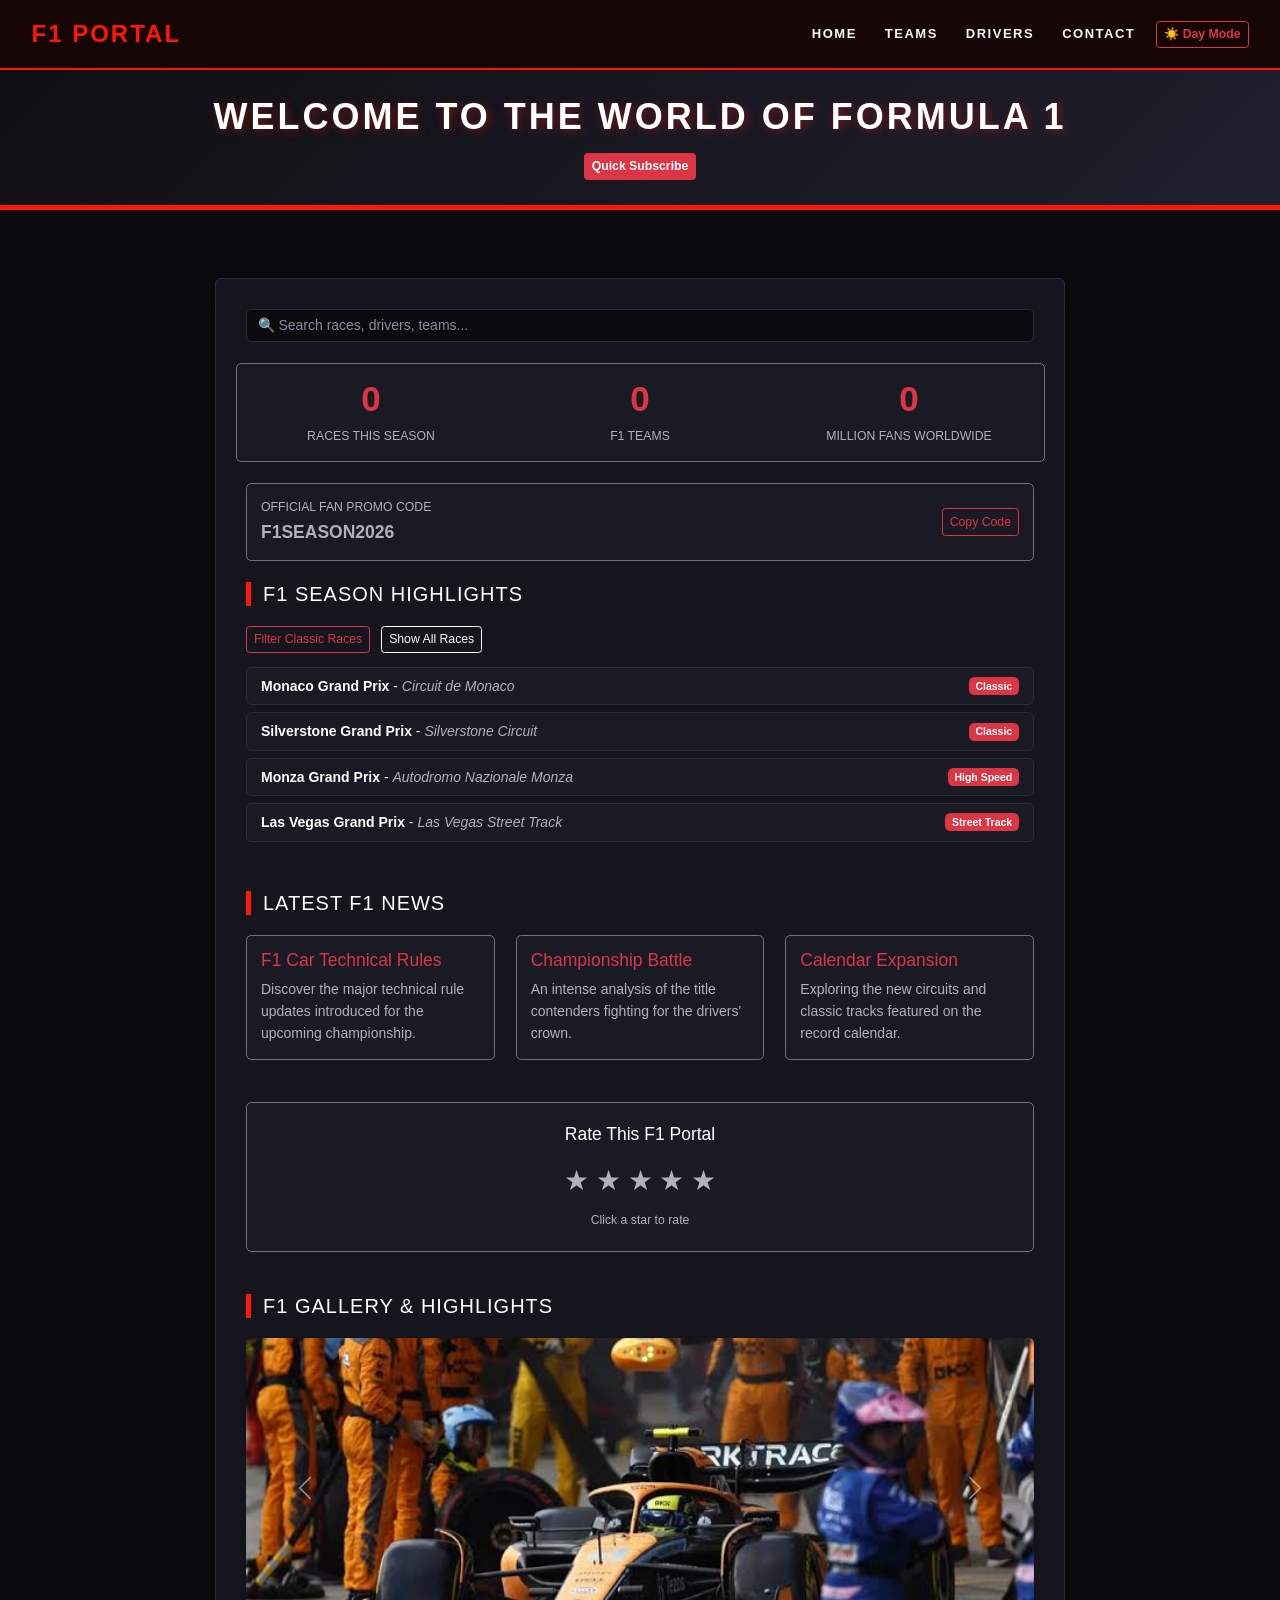
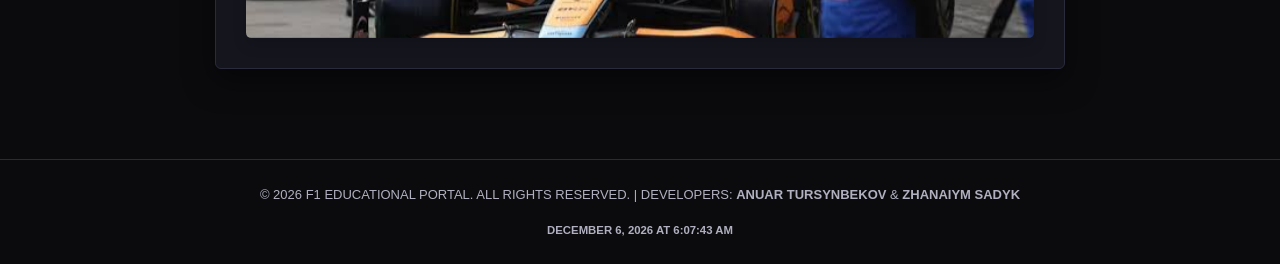
==== commit cc8a1bf9: "Update index.html" ====
--- a/index.html
+++ b/index.html
@@ -2,7 +2,7 @@
 <html lang="en">
 <head>
     <meta charset="UTF-8">
-    <title>Formula 1 | Drivers</title>
+    <title>Formula 1 | Home</title>
     <link href="https://cdn.jsdelivr.net/npm/bootstrap@5.3.3/dist/css/bootstrap.min.css" rel="stylesheet">
     <link rel="stylesheet" href="css/style.css">
 
@@ -26,9 +26,9 @@
             </button>
             <div class="collapse navbar-collapse" id="navbarNav">
                 <ul class="navbar-nav ms-auto gap-3 nav-menu align-items-center">
-                    <li class="nav-item"><a class="nav-link text-light" href="index.html">Home</a></li>
+                    <li class="nav-item"><a class="nav-link active text-white" href="index.html">Home</a></li>
                     <li class="nav-item"><a class="nav-link text-light" href="teams.html">Teams</a></li>
-                    <li class="nav-item"><a class="nav-link active text-white" href="drivers.html">Drivers</a></li>
+                    <li class="nav-item"><a class="nav-link text-light" href="drivers.html">Drivers</a></li>
                     <li class="nav-item"><a class="nav-link text-light" href="contact.html">Contact</a></li>
                     <li class="nav-item">
                         <button id="theme-toggle-btn" class="btn btn-outline-danger btn-sm fw-bold">☀️ Day Mode</button>
@@ -40,63 +40,109 @@
 </header>
 
 <header id="main-header">
-    <h1 class="highlightable">Top Championship Drivers</h1>
+    <h1 class="highlightable">Welcome to the World of Formula 1</h1>
     <div class="mt-3">
         <button id="open-popup-btn" class="btn btn-danger btn-sm fw-bold">Quick Subscribe</button>
     </div>
 </header>
 
-<main style="max-width: 1000px;">
+<main>
     <section class="mb-4">
         <div class="position-relative">
-            <input type="text" id="global-search-input" class="form-control border-secondary" placeholder="🔍 Search driver names, titles...">
+            <input type="text" id="global-search-input" class="form-control border-secondary" placeholder="🔍 Search races, drivers, teams...">
             <ul id="autocomplete-list" class="dropdown-menu w-100 border-secondary"></ul>
         </div>
     </section>
 
-    <!-- F1 Gallery & Highlights (С вашими фото) -->
-    <section class="gallery-section mb-5">
-        <h2>F1 Grand Prix Photo Gallery</h2>
-        <div class="gallery-container">
-            <div class="gallery-item">
-                <img data-src="images/monaco.jpg" src="images/monaco.jpg" class="lazy-load" alt="Yellow Supercar">
-                <div class="caption">Monaco Street Circuit</div>
+    <section class="row text-center my-4 py-3 theme-card rounded border border-secondary">
+        <div class="col-md-4">
+            <h3 class="counter-value text-danger display-6 fw-bold" data-count="24">0</h3>
+            <p class="text-uppercase small mb-0">Races This Season</p>
+        </div>
+        <div class="col-md-4">
+            <h3 class="counter-value text-danger display-6 fw-bold" data-count="10">0</h3>
+            <p class="text-uppercase small mb-0">F1 Teams</p>
+        </div>
+        <div class="col-md-4">
+            <h3 class="counter-value text-danger display-6 fw-bold" data-count="500">0</h3>
+            <p class="text-uppercase small mb-0">Million Fans Worldwide</p>
+        </div>
+    </section>
+
+    <section class="p-3 theme-card rounded border border-secondary mb-4 d-flex justify-content-between align-items-center">
+        <div>
+            <small class="d-block">OFFICIAL FAN PROMO CODE</small>
+            <span id="promo-code" class="fw-bold fs-5">F1SEASON2026</span>
+        </div>
+        <button class="btn btn-outline-danger btn-sm btn-copy" data-clipboard-target="#promo-code">Copy Code</button>
+    </section>
+
+    <section class="mb-5">
+        <h2>F1 Season Highlights</h2>
+        <div class="mb-3">
+            <button id="filter-classic" class="btn btn-outline-danger btn-sm">Filter Classic Races</button>
+            <button id="reset-filter" class="btn btn-outline-light btn-sm ms-2">Show All Races</button>
+        </div>
+        <ul id="dynamic-races-list" class="list-group bg-transparent"></ul>
+    </section>
+
+    <section class="cards-section mb-5">
+        <h2>Latest F1 News</h2>
+        <div class="row g-4">
+            <div class="col-md-4 searchable-item">
+                <div class="card h-100 theme-card border-secondary p-3">
+                    <h3 class="card-title text-danger fs-5 highlightable">F1 Car Technical Rules</h3>
+                    <p class="card-text highlightable">Discover the major technical rule updates introduced for the upcoming championship.</p>
+                </div>
             </div>
-            <div class="gallery-item">
-                <img data-src="images/celebration.jpg" src="images/celebration.jpg" class="lazy-load" alt="Bikestunt Hill">
-                <div class="caption">Podium Victory</div>
+            <div class="col-md-4 searchable-item">
+                <div class="card h-100 theme-card border-secondary p-3">
+                    <h3 class="card-title text-danger fs-5 highlightable">Championship Battle</h3>
+                    <p class="card-text highlightable">An intense analysis of the title contenders fighting for the drivers' crown.</p>
+                </div>
             </div>
-            <div class="gallery-item">
-                <img data-src="images/pitstop.jpg" src="images/pitstop.jpg" class="lazy-load" alt="Nissan GT-R Road">
-                <div class="caption">High Speed Track</div>
+            <div class="col-md-4 searchable-item">
+                <div class="card h-100 theme-card border-secondary p-3">
+                    <h3 class="card-title text-danger fs-5 highlightable">Calendar Expansion</h3>
+                    <p class="card-text highlightable">Exploring the new circuits and classic tracks featured on the record calendar.</p>
+                </div>
             </div>
         </div>
     </section>
 
-    <section class="mb-5">
-        <h2>Championship Legends</h2>
-        <div class="mb-3">
-            <button id="filter-multi" class="btn btn-outline-danger btn-sm">Filter Multi-Champions</button>
-            <button id="reset-drivers-filter" class="btn btn-outline-light btn-sm ms-2">Show All Drivers</button>
+    <section class="my-5 p-4 theme-card rounded border border-secondary text-center">
+        <h3 class="fs-5 mb-3">Rate This F1 Portal</h3>
+        <div id="rating-stars" class="fs-3 mb-2">
+            <span class="star" data-value="1">★</span>
+            <span class="star" data-value="2">★</span>
+            <span class="star" data-value="3">★</span>
+            <span class="star" data-value="4">★</span>
+            <span class="star" data-value="5">★</span>
         </div>
-        <ul id="dynamic-drivers-list" class="list-group bg-transparent"></ul>
+        <p id="rating-feedback" class="small mb-0">Click a star to rate</p>
     </section>
 
-    <section class="cards-section mb-4">
-        <h2>Featured Profiles</h2>
-        <div class="row g-4">
-            <div class="col-md-6 searchable-item">
-                <div class="card h-100 theme-card border-secondary p-3">
-                    <h3 class="card-title text-danger fs-5 highlightable">Lewis Hamilton</h3>
-                    <p class="card-text highlightable">103 Race Wins, 7 World Championship Titles. One of the greatest drivers in motorsport history.</p>
+    <!-- F1 Gallery Carousel (С вашими фото) -->
+    <section>
+        <h2>F1 Gallery & Highlights</h2>
+        <div id="f1Carousel" class="carousel slide shadow rounded overflow-hidden" data-bs-ride="carousel">
+            <div class="carousel-inner">
+                <div class="carousel-item active">
+                    <img data-src="images/pitstop.jpg" src="images/pitstop.jpg" class="lazy-load d-block w-100" alt="Nissan GT-R Road">
+                </div>
+                <div class="carousel-item">
+                    <img data-src="images/monaco.jpg" src="images/monaco.jpg" class="lazy-load d-block w-100" alt="Yellow Supercar">
+                </div>
+                <div class="carousel-item">
+                    <img data-src="images/celebration.jpg" src="images/celebration.jpg" class="lazy-load d-block w-100" alt="Bikestunt Hill">
                 </div>
             </div>
-            <div class="col-md-6 searchable-item">
-                <div class="card h-100 theme-card border-secondary p-3">
-                    <h3 class="card-title text-danger fs-5 highlightable">Max Verstappen</h3>
-                    <p class="card-text highlightable">3-time consecutive World Champion known for dominant race pace and aggressive overtaking.</p>
-                </div>
-            </div>
+            <button class="carousel-control-prev" type="button" data-bs-target="#f1Carousel" data-bs-slide="prev">
+                <span class="carousel-control-prev-icon"></span>
+            </button>
+            <button class="carousel-control-next" type="button" data-bs-target="#f1Carousel" data-bs-slide="next">
+                <span class="carousel-control-next-icon"></span>
+            </button>
         </div>
     </section>
 </main>
